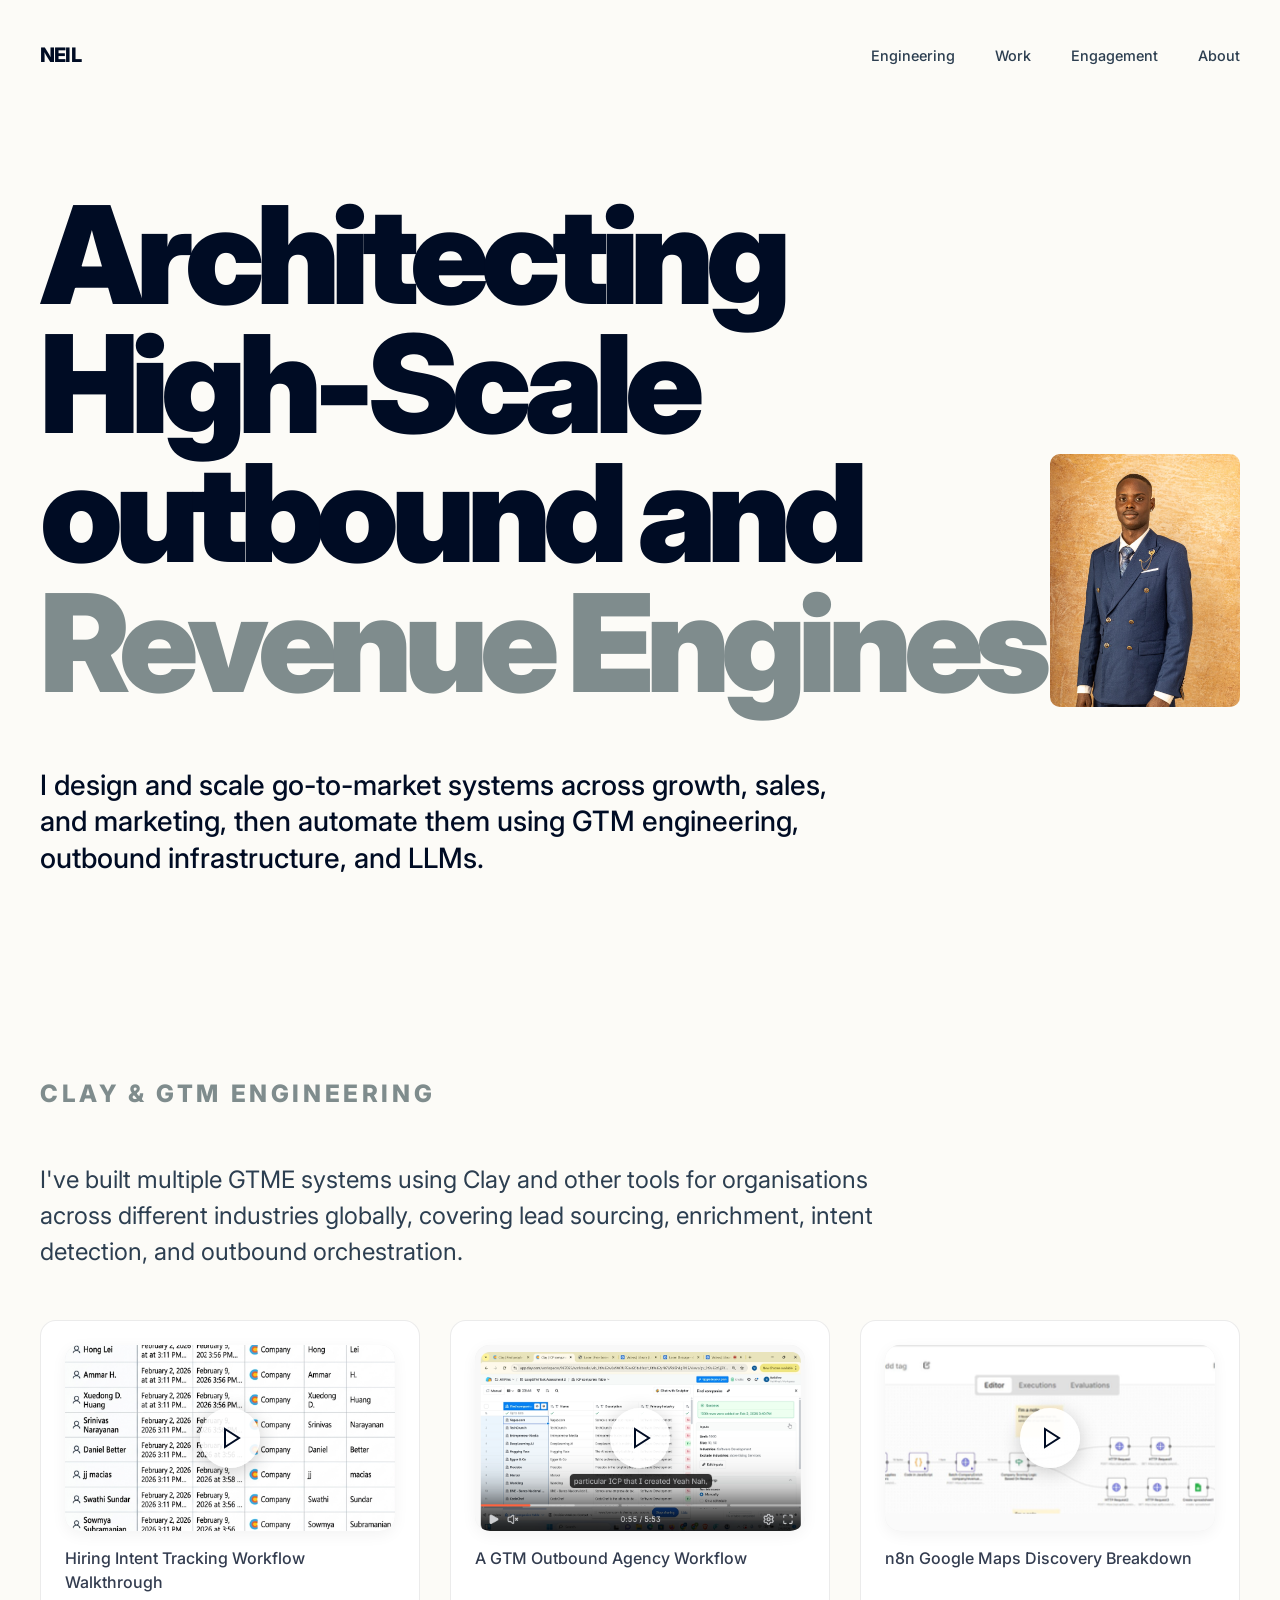
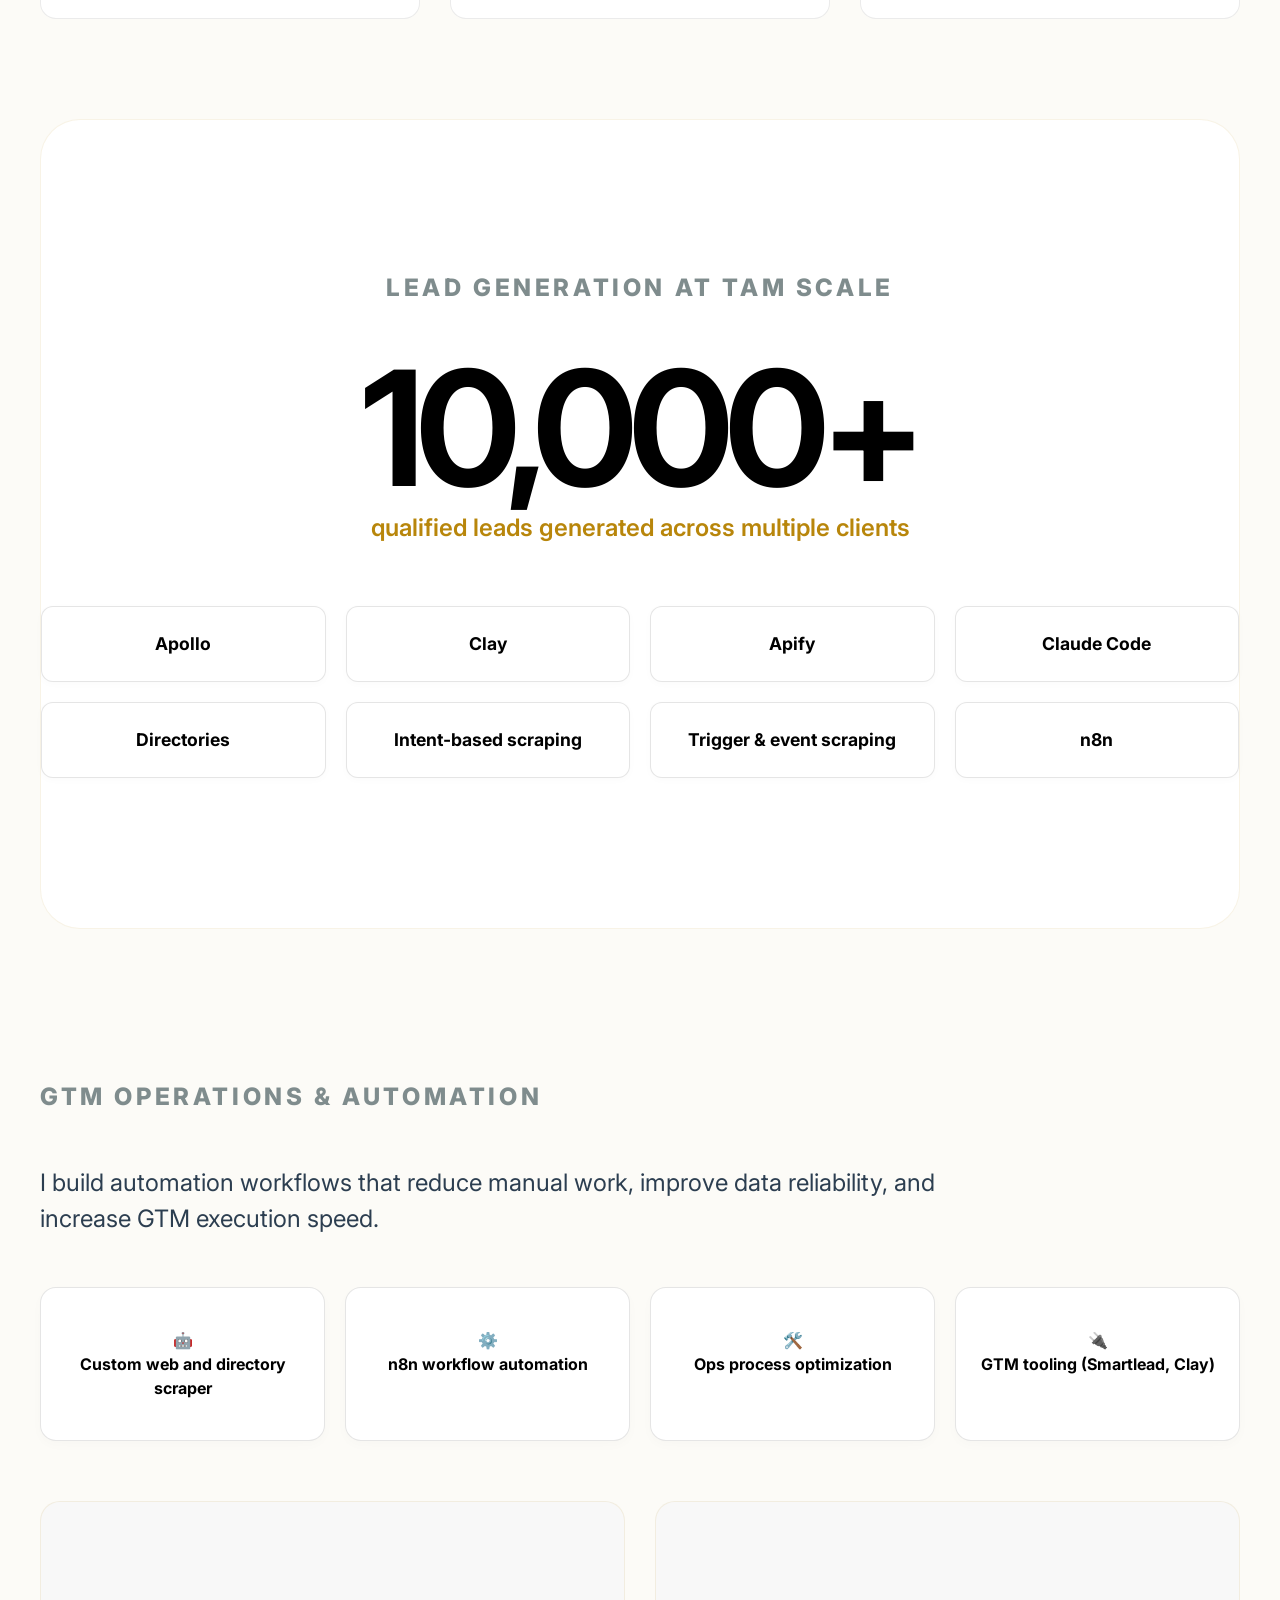
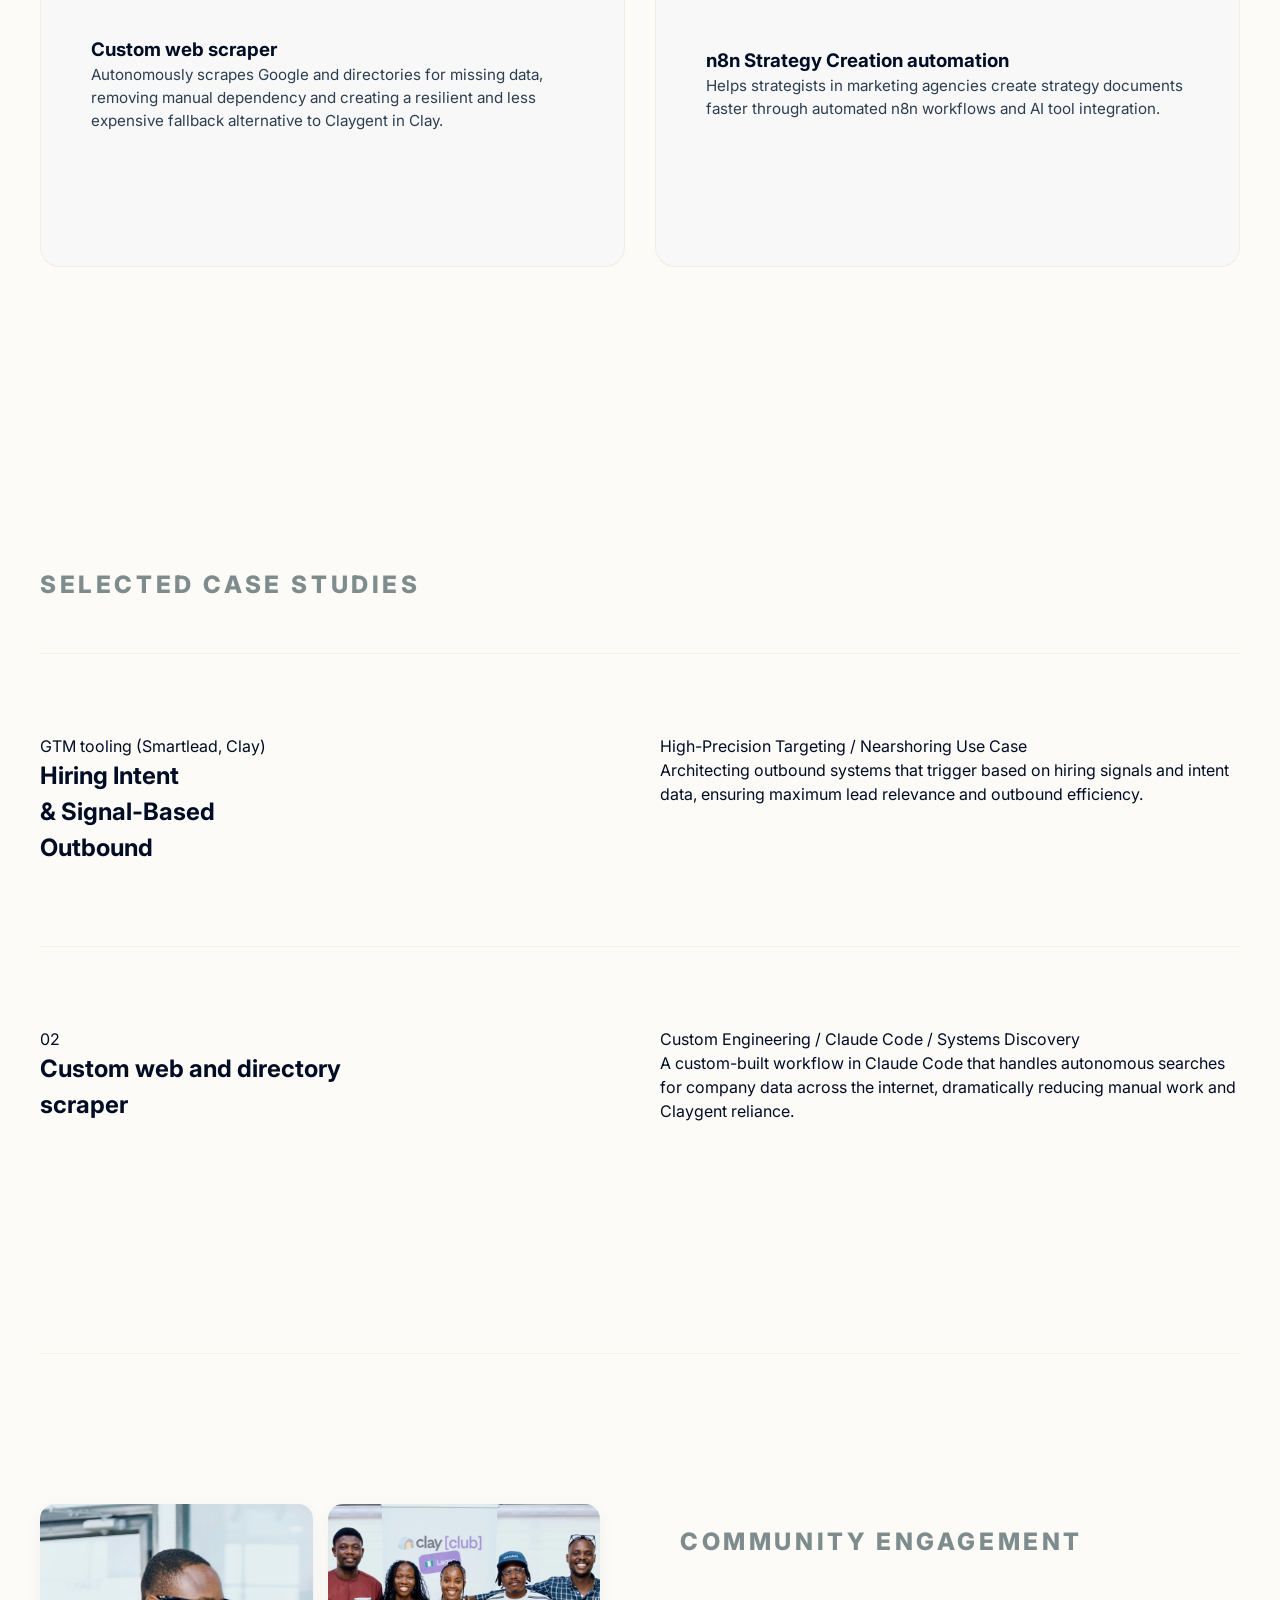
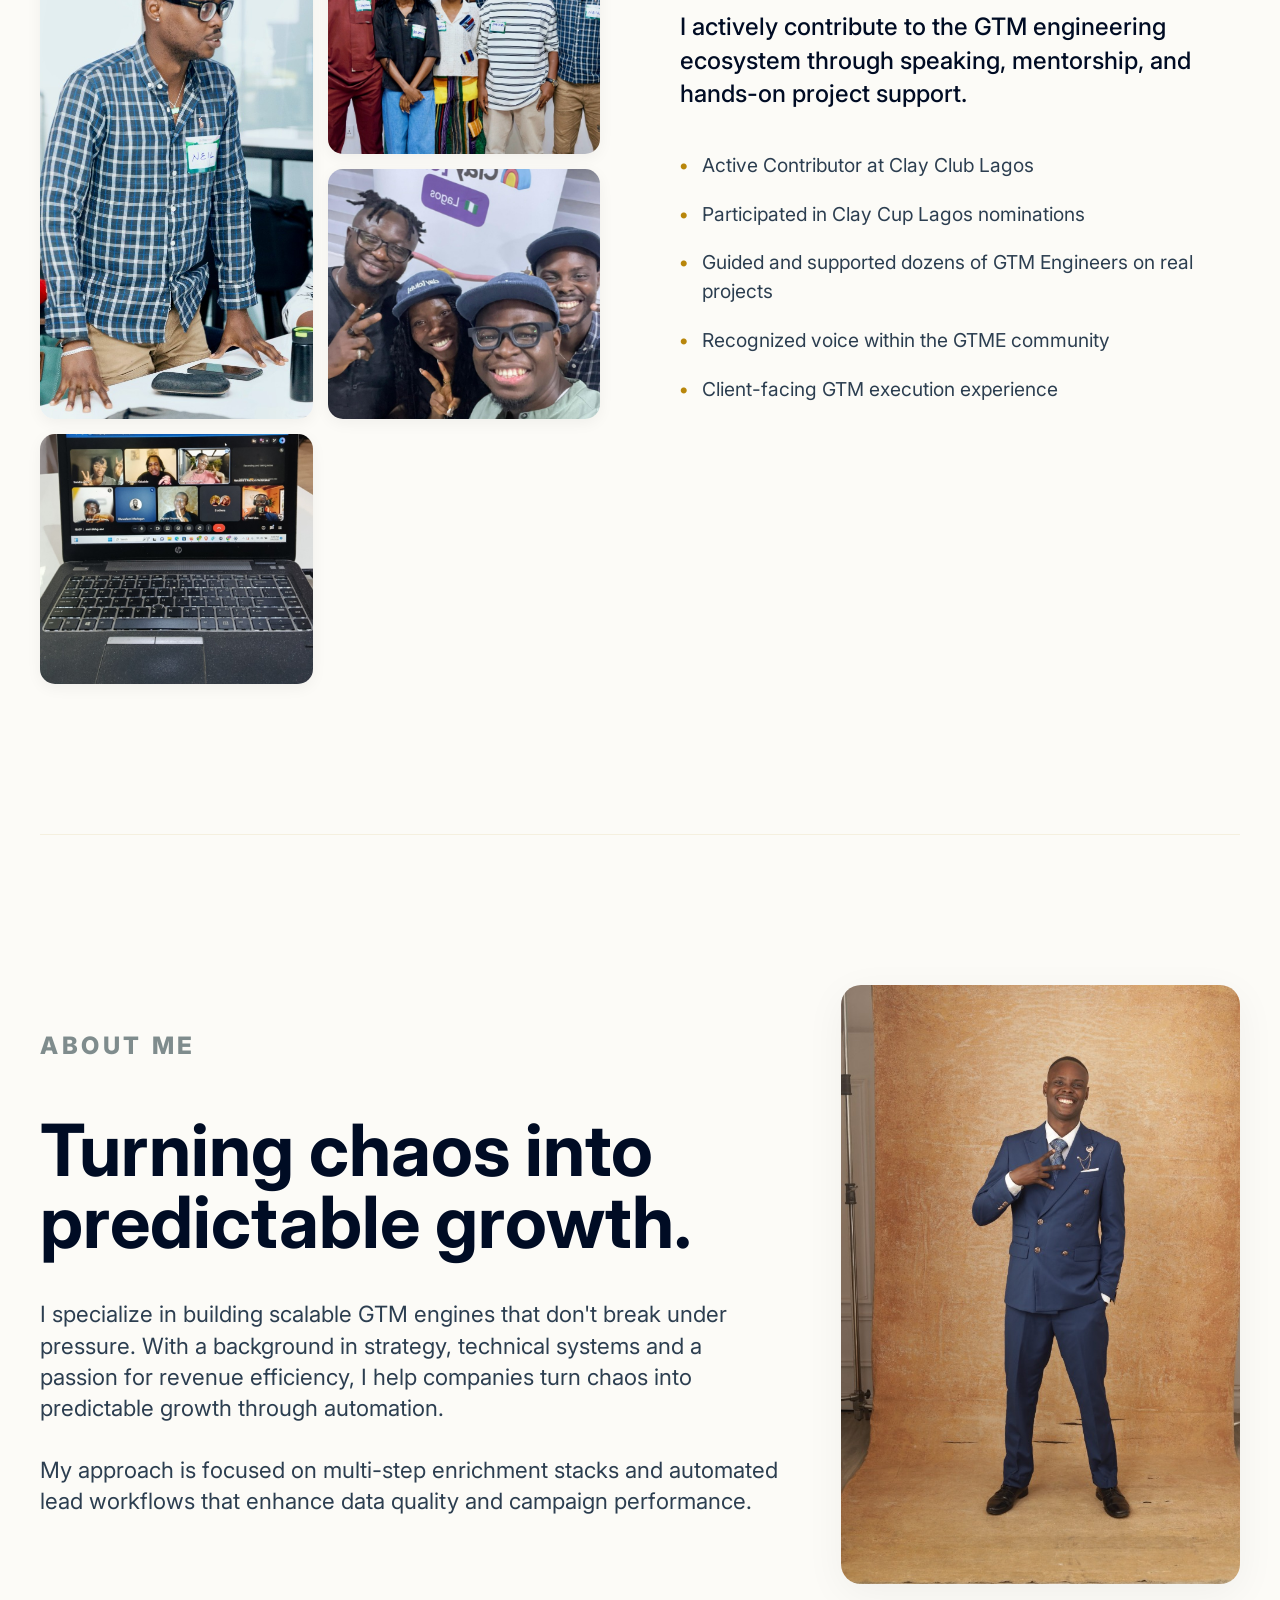
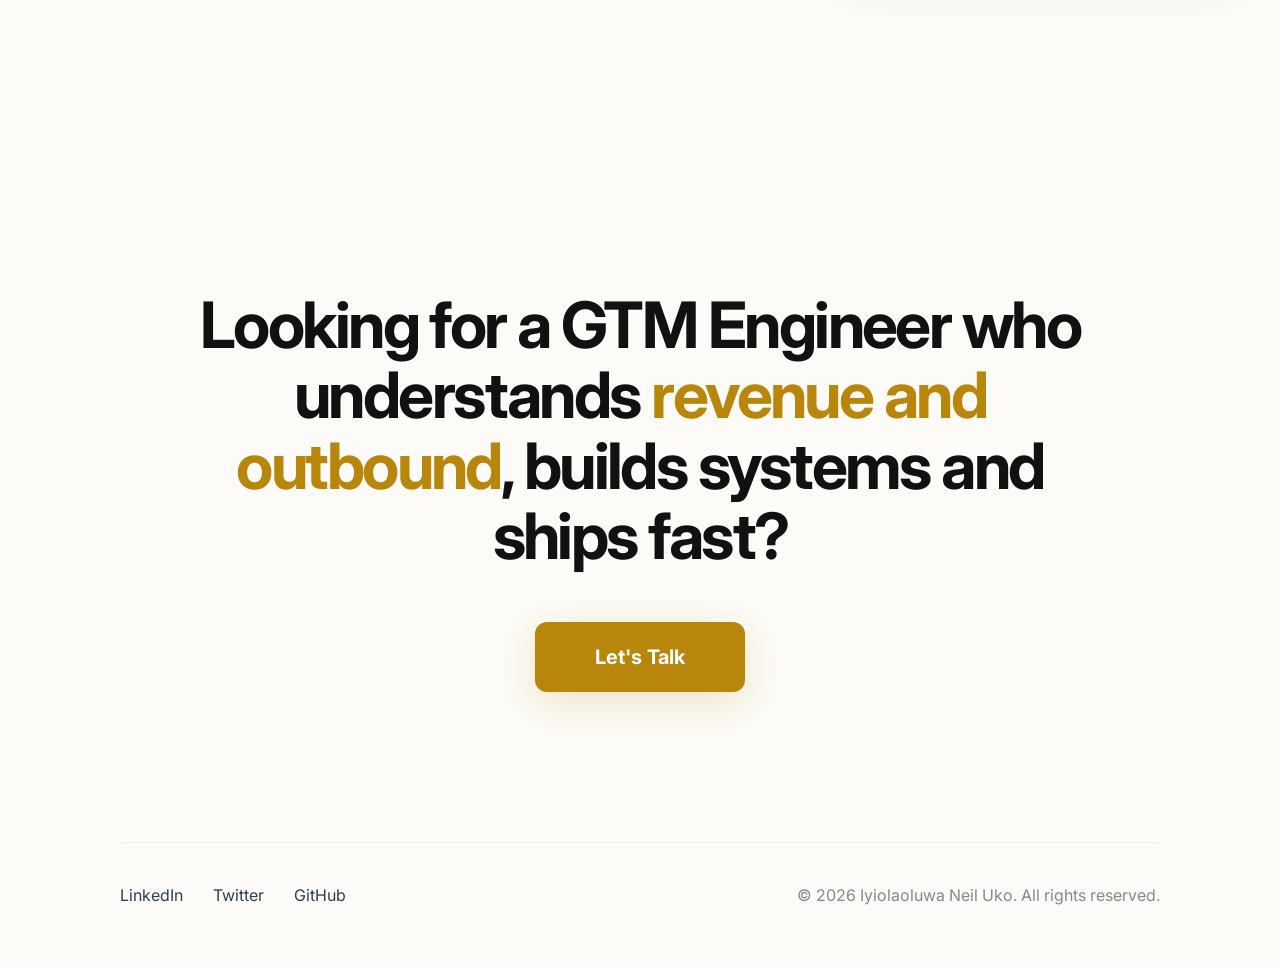
==== index.html @ 437491c3 "Launch: GTM Engineering Portfolio (Final Version)" ====
<!DOCTYPE html>
<html lang="en">
<head>
    <meta charset="UTF-8">
    <meta name="viewport" content="width=device-width, initial-scale=1.0">
    <title>Iyiolaoluwa Neil Uko | GTM Engineer Portfolio</title>
    <meta name="description" content="Portfolio of Iyiolaoluwa Neil Uko, GTM Engineer specialized in high-scale revenue systems, outbound automation, and GTM engineering.">
    <link rel="preconnect" href="https://fonts.googleapis.com">
    <link rel="preconnect" href="https://fonts.gstatic.com" crossorigin>
    <link href="https://fonts.googleapis.com/css2?family=Inter:ital,opsz,wght@0,14..32,100..900;1,14..32,100..900&display=swap" rel="stylesheet">
    <link rel="stylesheet" href="style.css">
</head>
<body>
    <nav class="nav container">
        <div class="nav-content">
            <a href="https://www.linkedin.com/in/iyiolaoluwa-neil-uko-20b450173" class="logo" target="_blank" rel="noopener noreferrer">NEIL</a>
            <ul class="nav-links">
                <li><a href="#engineering">Engineering</a></li>
                <li><a href="#work">Work</a></li>
                <li><a href="#community">Engagement</a></li>
                <li><a href="#about">About</a></li>
            </ul>
        </div>
    </nav>

    <header class="hero container reveal-up">
        <div class="hero-header">
            <h1 class="editorial-headline">Architecting <br>High-Scale outbound and <br><span>Revenue Engines</span></h1>
            <div class="hero-image">
                <img src="headshot.jpg" alt="Iyiolaoluwa Neil Uko Portrait">
            </div>
        </div>
        <div class="hero-intro">
            <p class="intro-text">I design and scale go-to-market systems across growth, sales, and marketing, then automate them using GTM engineering, outbound infrastructure, and LLMs.</p>
        </div>
    </header>

    <main>
        <section id="engineering" class="engineering-section container reveal-up">
            <div class="section-label">Clay & GTM Engineering</div>
            <p class="section-intro">I've built multiple GTME systems using Clay and other tools for organisations across different industries globally, covering lead sourcing, enrichment, intent detection, and outbound orchestration.</p>
            <div class="loom-grid">
                <a href="https://www.loom.com/share/0ded64129867408a8beca73bacbfe4ee" class="loom-card" target="_blank" rel="noopener">
                    <div class="loom-thumbnail">
                        <img src="loom_hiring.png" alt="Hiring Intent Tracking Workflow">
                        <div class="play-button"><svg viewBox="0 0 24 24" fill="none" stroke="currentColor" stroke-width="2"><polygon points="5 3 19 12 5 21 5 3"></polygon></svg></div>
                    </div>
                    <p>Hiring Intent Tracking Workflow Walkthrough</p>
                </a>
                <a href="https://www.loom.com/share/25d40021b1d7495989cb44bba2ae4e00" class="loom-card" target="_blank" rel="noopener">
                    <div class="loom-thumbnail">
                        <img src="loom_outbound.png" alt="Clay ICP Table Workflow">
                        <div class="play-button"><svg viewBox="0 0 24 24" fill="none" stroke="currentColor" stroke-width="2"><polygon points="5 3 19 12 5 21 5 3"></polygon></svg></div>
                    </div>
                    <p>A GTM Outbound Agency Workflow</p>
                </a>
                <a href="https://www.linkedin.com/posts/iyiolaoluwa-neil-uko%F0%9F%8C%B1-call-me-neil-20b450173_ive-been-spending-more-time-building-in-activity-7413123067511472128-pZvZ" class="loom-card" target="_blank" rel="noopener">
                    <div class="loom-thumbnail">
                        <img src="loom_n8n.png" alt="n8n Google Maps discovery">
                        <div class="play-button"><svg viewBox="0 0 24 24" fill="none" stroke="currentColor" stroke-width="2"><polygon points="5 3 19 12 5 21 5 3"></polygon></svg></div>
                    </div>
                    <p>n8n Google Maps Discovery Breakdown</p>
                </a>
            </div>
        </section>

        <section id="lead-gen" class="stats-section container reveal-up">
            <div class="section-label">Lead Generation at TAM Scale</div>
            <div class="stats-hero">
                <h2 class="massive-stat">10,000+</h2>
                <p>qualified leads generated across multiple clients</p>
            </div>
            <div class="tool-grid">
                <span>Apollo</span><span>Clay</span><span>Apify</span><span>Claude Code</span>
                <span>Directories</span><span>Intent-based scraping</span><span>Trigger & event scraping</span><span>n8n</span>
            </div>
        </section>

        <section id="automation" class="automation-section container reveal-up">
            <div class="section-label">GTM Operations & Automation</div>
            <p class="section-intro">I build automation workflows that reduce manual work, improve data reliability, and increase GTM execution speed.</p>
            <div class="automation-highlights">
                <div class="highlight-box"><span>🤖</span><h4>Custom web and directory scraper</h4></div>
                <div class="highlight-box"><span>⚙️</span><h4>n8n workflow automation</h4></div>
                <div class="highlight-box"><span>🛠️</span><h4>Ops process optimization</h4></div>
                <div class="highlight-box"><span>🔌</span><h4>GTM tooling (Smartlead, Clay)</h4></div>
            </div>
            <div class="workflow-visuals">
                <div class="workflow-image">
                    <div class="workflow-inner-desc">
                        <h3>Custom web scraper</h3>
                    <p>Autonomously scrapes Google and directories for missing data, removing manual dependency and creating a resilient and less expensive fallback alternative to Claygent in Clay.</p>
                    </div>
                </div>
                <div class="workflow-image">
                    <div class="workflow-inner-desc">
                        <h3>n8n Strategy Creation automation</h3>
                        <p>Helps strategists in marketing agencies create strategy documents faster through automated n8n workflows and AI tool integration.</p>
                    </div>
                </div>
            </div>
        </section>

        <section id="work" class="work-section container">
            <div class="section-label reveal-up">Selected Case Studies</div>
            
            <div class="linear-projects">
                <article class="project-header reveal-up">
                    <div class="project-title">
                        <span class="tool-tag">GTM tooling (Smartlead, Clay)</span>
                        <h2>Hiring Intent <br>& Signal-Based <br>Outbound</h2>
                    </div>
                    <div class="project-details">
                        <p>High-Precision Targeting / Nearshoring Use Case</p>
                        <p class="project-desc">Architecting outbound systems that trigger based on hiring signals and intent data, ensuring maximum lead relevance and outbound efficiency.</p>
                    </div>
                </article>

                <article class="project-header reveal-up" style="--d: 2">
                    <div class="project-title">
                        <span class="index">02</span>
                    <h2>Custom web and directory <br>scraper</h2>
                    </div>
                    <div class="project-details">
                        <p>Custom Engineering / Claude Code / Systems Discovery</p>
                        <p class="project-desc">A custom-built workflow in Claude Code that handles autonomous searches for company data across the internet, dramatically reducing manual work and Claygent reliance.</p>
                    </div>
                </article>
            </div>
        </section>

        <section id="community" class="community-engagement-section container reveal-up">
            <div class="community-grid-new">
                <div class="community-gallery">
                    <div class="gallery-large"><img src="comm_1.jpg" alt="Neil Uko Speaking at Clay Club Lagos"></div>
                    <div class="gallery-item"><img src="comm_2.jpg" alt="Clay Club Lagos Community Group"></div>
                    <div class="gallery-item"><img src="comm_3.jpg" alt="Clay Club Lagos Team Selfie"></div>
                    <div class="gallery-item"><img src="comm_4.jpg" alt="Neil Uko Hybrid GTM Workshop"></div>
                </div>
                <div class="community-list-content">
                    <div class="section-label">Community Engagement</div>
                    <p class="active-intro">I actively contribute to the GTM engineering ecosystem through speaking, mentorship, and hands-on project support.</p>
                    <ul class="engagements">
                        <li><span>•</span> Active Contributor at Clay Club Lagos</li>
                        <li><span>•</span> Participated in Clay Cup Lagos nominations</li>
                        <li><span>•</span> Guided and supported dozens of GTM Engineers on real projects</li>
                        <li><span>•</span> Recognized voice within the GTME community</li>
                        <li><span>•</span> Client-facing GTM execution experience</li>
                    </ul>
                </div>
            </div>
        </section>

        <section id="about" class="about-section-expanded container reveal-up">
            <div class="about-flex">
                <div class="about-text-content">
                    <div class="section-label">About Me</div>
                    <h2>Turning chaos into <br>predictable growth.</h2>
                    <p>I specialize in building scalable GTM engines that don't break under pressure. With a background in strategy, technical systems and a passion for revenue efficiency, I help companies turn chaos into predictable growth through automation.</p>
                    <p>My approach is focused on multi-step enrichment stacks and automated lead workflows that enhance data quality and campaign performance.</p>
                </div>
                <div class="about-portrait-secondary">
                    <img src="about_portrait.jpg" alt="Iyiolaoluwa Neil Uko Full Portrait">
                </div>
            </div>
        </section>
    </main>

    <section class="final-cta container reveal-up">
        <div class="cta-inner">
            <h2>Looking for a GTM Engineer who understands <span class="blue-text">revenue and outbound</span>, builds systems and ships fast?</h2>
                <a href="https://www.linkedin.com/in/iyiolaoluwa-neil-uko-20b450173" class="btn-cta" target="_blank">Let's Talk</a>
        </div>
    </section>

    <footer class="footer-new container">
        <div class="footer-bottom-new">
            <div class="socials">
                <a href="https://www.linkedin.com/in/iyiolaoluwa-neil-uko-20b450173" target="_blank" rel="noopener noreferrer">LinkedIn</a>
                <a href="#">Twitter</a>
                <a href="#">GitHub</a>
            </div>
            <p>&copy; 2026 Iyiolaoluwa Neil Uko. All rights reserved.</p>
        </div>
    </footer>

    <script src="script.js"></script>
</body>
</html>
---- style.css ----
:root {
    /* Color Palette - Royal GTM Minimal Style */
    --bg-main: #fcfbf7;
    --bg-sec: #f8f6f0;
    --accent: #000c24;
    --accent-blue: #1b3b6f;
    --accent-gold: #b8860b;
    --text-primary: #000c24;
    --text-secondary: #2c3e50;
    --text-muted: #7f8c8d;
    --border: rgba(184, 134, 11, 0.1);
    
    /* Typography */
    --font-heading: 'Inter', sans-serif;
    --font-body: 'Inter', sans-serif;
    
    --transition: all 0.6s cubic-bezier(0.19, 1, 0.22, 1);
}

* {
    margin: 0;
    padding: 0;
    box-sizing: border-box;
}

html {
    scroll-behavior: smooth;
    background: var(--bg-main);
    color: var(--text-primary);
    font-family: var(--font-body);
}

body {
    overflow-x: hidden;
    line-height: 1.5;
}

.container {
    max-width: 1200px;
    margin: 0 auto;
    padding: 0 80px;
}

/* --- Navigation --- */
.nav {
    padding: 40px 0;
    position: sticky;
    top: 0;
    z-index: 1000;
    transition: var(--transition);
}

.nav-content {
    display: flex;
    justify-content: space-between;
    align-items: center;
}

.logo {
    font-size: 1.25rem;
    font-weight: 800;
    text-decoration: none;
    color: var(--text-primary);
    letter-spacing: -0.04em;
}

.logo span {
    color: var(--text-muted);
}

.nav-links {
    display: flex;
    list-style: none;
    gap: 40px;
}

.nav-links a {
    text-decoration: none;
    color: var(--text-secondary);
    font-size: 0.9rem;
    font-weight: 500;
    transition: var(--transition);
}

.nav-links a:hover {
    color: var(--text-primary);
}

/* --- Hero --- */
.hero {
    padding: 80px 0 100px;
}

.hero-header {
    display: flex;
    justify-content: space-between;
    align-items: flex-end;
    margin-bottom: 60px;
}

.editorial-headline {
    font-size: clamp(3.5rem, 11vw, 8.5rem);
    line-height: 0.95;
    font-weight: 900;
    letter-spacing: -0.06em;
}

.editorial-headline span {
    color: var(--text-muted);
}

.hero-image {
    width: 280px;
    aspect-ratio: 3/4;
    overflow: hidden;
    border-radius: 10px;
    background: var(--border);
}

.hero-image img {
    width: 100%;
    height: 100%;
    object-fit: cover;
    transition: var(--transition);
}

.hero-image:hover img {
    filter: none;
}

.hero-intro {
    margin-top: 60px;
}

.intro-text {
    font-size: 1.75rem;
    max-width: 800px;
    color: var(--text-primary);
    line-height: 1.3;
    font-weight: 500;
}

/* --- Specialized Sections --- */
.section-label {
    font-size: 1.5rem;
    font-weight: 800;
    text-transform: uppercase;
    letter-spacing: 0.15em;
    color: var(--text-muted);
    margin-bottom: 50px;
}

.section-intro {
    font-size: 1.5rem;
    color: var(--text-secondary);
    margin-bottom: 50px;
    max-width: 900px;
}

/* --- Loom Grid --- */
.engineering-section {
    padding: 100px 0;
}

.loom-grid {
    display: grid;
    grid-template-columns: repeat(3, 1fr);
    gap: 30px;
}

.loom-card {
    background: #ffffff;
    padding: 24px;
    border-radius: 16px;
    border: 1px solid rgba(0, 0, 0, 0.08);
    text-decoration: none;
    color: inherit;
    display: block;
    transition: var(--transition);
}

.loom-thumbnail {
    position: relative;
    width: 100%;
    aspect-ratio: 16/9;
    border-radius: 15px;
    overflow: hidden;
    background: #f0f0f0;
    margin-bottom: 15px;
    box-shadow: 0 4px 15px rgba(0, 0, 0, 0.05);
}

.loom-thumbnail img {
    width: 100%;
    height: 100%;
    object-fit: cover;
    transition: var(--transition);
}

.thumbnail-placeholder {
    width: 100%;
    height: 100%;
    background: linear-gradient(135deg, #001A3D 0%, #000C24 100%);
}

.play-button {
    position: absolute;
    top: 50%;
    left: 50%;
    transform: translate(-50%, -50%);
    width: 60px;
    height: 60px;
    background: rgba(255, 255, 255, 0.9);
    border-radius: 50%;
    display: flex;
    align-items: center;
    justify-content: center;
    box-shadow: 0 4px 20px rgba(0, 0, 0, 0.2);
    transition: var(--transition);
    z-index: 2;
}

.play-button svg {
    width: 24px;
    height: 24px;
    color: var(--navy);
    margin-left: 4px; /* Optical centering */
}

.loom-card:hover .loom-thumbnail img {
    transform: scale(1.05);
}

.loom-card:hover .play-button {
    transform: translate(-50%, -50%) scale(1.1);
    background: #fff;
    box-shadow: 0 8px 30px rgba(0, 0, 0, 0.3);
}

.loom-card p {
    font-size: 1rem;
    font-weight: 500;
    color: var(--navy);
    opacity: 0.8;
}

.loom-card:hover p {
    opacity: 1;
    color: var(--gold);
}

/* --- Stats (Lead Gen) --- */
.stats-section {
    padding: 150px 0;
    text-align: center;
    background: #ffffff;
    border: 1px solid var(--border);
    border-radius: 40px;
}

.massive-stat {
    font-size: clamp(6rem, 15vw, 10rem);
    line-height: 0.9;
    margin-bottom: 10px;
    color: #000;
    letter-spacing: -0.05em;
}

.stats-hero p {
    font-size: 1.5rem;
    color: var(--accent-gold);
    margin-bottom: 60px;
    font-weight: 600;
}

.tool-grid {
    display: grid;
    grid-template-columns: repeat(4, 1fr);
    gap: 20px;
}

.tool-grid span {
    padding: 24px;
    background: #ffffff;
    color: #000;
    border: 1px solid rgba(0, 0, 0, 0.1);
    border-radius: 12px;
    font-weight: 700;
    font-size: 1.1rem;
    display: flex;
    align-items: center;
    justify-content: center;
    box-shadow: 0 2px 8px rgba(0, 0, 0, 0.02);
    transition: var(--transition);
}

/* --- Automation --- */
.automation-section {
    padding: 150px 0;
}

.automation-highlights {
    display: grid;
    grid-template-columns: repeat(4, 1fr);
    gap: 20px;
    margin-bottom: 60px;
}

.highlight-box {
    background: #ffffff;
    color: #000;
    padding: 40px 20px;
    border: 1px solid rgba(0, 0, 0, 0.1);
    border-radius: 16px;
    text-align: center;
    box-shadow: 0 4px 12px rgba(0, 0, 0, 0.02);
    transition: var(--transition);
}

.workflow-visuals {
    display: grid;
    grid-template-columns: 1fr 1fr;
    gap: 30px;
}

.workflow-image {
    aspect-ratio: 16/10;
    background: #f8f8f8;
    border: 1px solid var(--border);
    border-radius: 20px;
    padding: 50px;
    display: flex;
    align-items: center;
    justify-content: center;
}

.workflow-inner-desc h4 {
    font-size: 1.25rem;
    margin-bottom: 15px;
}

.workflow-inner-desc p {
    color: var(--text-secondary);
    font-size: 0.95rem;
}

/* --- Linear Work --- */
.work-section {
    padding: 150px 0;
}

.linear-projects {
    display: flex;
    flex-direction: column;
}

.project-header {
    padding: 80px 0;
    border-top: 1px solid var(--border);
    display: grid;
    grid-template-columns: 1fr 1fr;
    gap: 40px;
    transition: var(--transition);
}

/* --- Community Engagement (NEW GALLERY STYLE) --- */
.community-engagement-section {
    padding: 150px 0;
    border-top: 1px solid var(--border);
}

.community-grid-new {
    display: grid;
    grid-template-columns: 1fr 1fr;
    gap: 80px;
    align-items: flex-start;
}

.community-gallery {
    display: grid;
    grid-template-columns: 1fr 1fr;
    grid-auto-rows: 250px;
    gap: 15px;
}

.gallery-large {
    grid-row: span 2;
}

.community-gallery div img {
    width: 100%;
    height: 100%;
    object-fit: cover;
    border-radius: 15px;
    box-shadow: 0 4px 15px rgba(0, 0, 0, 0.05);
    transition: var(--transition);
}

.community-gallery div:hover img {
    transform: scale(1.02);
    box-shadow: 0 10px 30px rgba(0, 0, 0, 0.1);
}

.community-list-content {
    padding-top: 20px;
}

.active-intro {
    font-size: 1.5rem;
    line-height: 1.4;
    margin-bottom: 40px;
    font-weight: 500;
}

.engagements {
    list-style: none;
    display: flex;
    flex-direction: column;
    gap: 20px;
    margin-bottom: 60px;
}

.engagements li {
    font-size: 1.2rem;
    color: var(--text-secondary);
    display: flex;
    gap: 15px;
}

.engagements li span {
    color: var(--accent-gold);
    font-weight: 900;
}

.quote-box {
    padding-left: 25px;
    border-left: 3px solid var(--accent-gold);
}

.quote-box p {
    font-style: italic;
    color: var(--text-muted);
    font-size: 1.1rem;
}

/* --- About Expanded --- */
.about-section-expanded {
    padding: 150px 0;
    border-top: 1px solid var(--border);
}

.about-flex {
    display: grid;
    grid-template-columns: 1.3fr 0.7fr;
    gap: 60px;
    align-items: center;
}

.about-text-content h2 {
    font-size: clamp(2.5rem, 6vw, 4.5rem);
    line-height: 1;
    margin-bottom: 40px;
}

.about-text-content p {
    font-size: 1.4rem;
    color: var(--text-secondary);
    line-height: 1.4;
    margin-bottom: 30px;
}

.about-portrait-secondary img {
    width: 100%;
    height: 100%;
    object-fit: cover;
    border-radius: 20px;
    box-shadow: 0 10px 40px rgba(0, 0, 0, 0.05);
}

/* --- Final CTA (MATCHING SCREENSHOT) --- */
.final-cta {
    padding: 150px 0;
    text-align: center;
}

.cta-inner {
    max-width: 900px;
    margin: 0 auto;
}

.final-cta h2 {
    font-size: clamp(2.5rem, 5vw, 4rem);
    line-height: 1.1;
    margin-bottom: 50px;
    letter-spacing: -0.04em;
    color: #111;
}

.blue-text {
    color: var(--accent-gold);
}

.btn-cta {
    display: inline-block;
    background: var(--accent-gold);
    color: white;
    padding: 20px 60px;
    font-size: 1.25rem;
    font-weight: 700;
    text-decoration: none;
    border-radius: 12px;
    transition: var(--transition);
    box-shadow: 0 10px 40px rgba(184, 134, 11, 0.2);
}

.btn-cta:hover {
    transform: scale(1.05);
    box-shadow: 0 15px 50px rgba(184, 134, 11, 0.3);
}

.footer-new {
    padding-bottom: 60px;
}

.footer-bottom-new {
    border-top: 1px solid var(--border);
    padding-top: 40px;
    display: flex;
    justify-content: space-between;
    color: var(--text-muted);
}

.socials {
    display: flex;
    gap: 30px;
}

.socials a {
    color: var(--text-secondary);
    text-decoration: none;
}

/* --- Animations --- */
.reveal-up {
    opacity: 0;
    transform: translateY(40px);
    transition: opacity 1s cubic-bezier(0.19, 1, 0.22, 1), transform 1s cubic-bezier(0.19, 1, 0.22, 1);
}

.reveal-up.active {
    opacity: 1;
    transform: translateY(0);
}

/* --- Mobile Responsiveness --- */
@media (max-width: 1024px) {
    .community-grid-new, .about-flex, .loom-grid, .automation-highlights, .tool-grid {
        grid-template-columns: 1fr;
    }
}

@media (max-width: 768px) {
    .nav-links {
        display: none;
    }

    .hero-container {
        flex-direction: column;
        padding-top: 100px;
        text-align: center;
        gap: 30px;
    }

    .hero-content h1 {
        font-size: 2.8rem;
    }

    .hero-portrait {
        width: 100%;
        max-width: 400px;
        transform: none;
    }

    .community-gallery {
        grid-template-columns: 1fr;
        grid-auto-rows: auto;
    }

    .gallery-large {
        grid-row: span 1;
    }

    .about-grid {
        grid-template-columns: 1fr;
    }

    .about-portrait-secondary {
        height: 50vh;
    }

    .cta-content h2 {
        font-size: 2.2rem;
    }

    .footer-bottom-new {
        flex-direction: column;
        gap: 20px;
        text-align: center;
    }

    .socials {
        justify-content: center;
    }
}
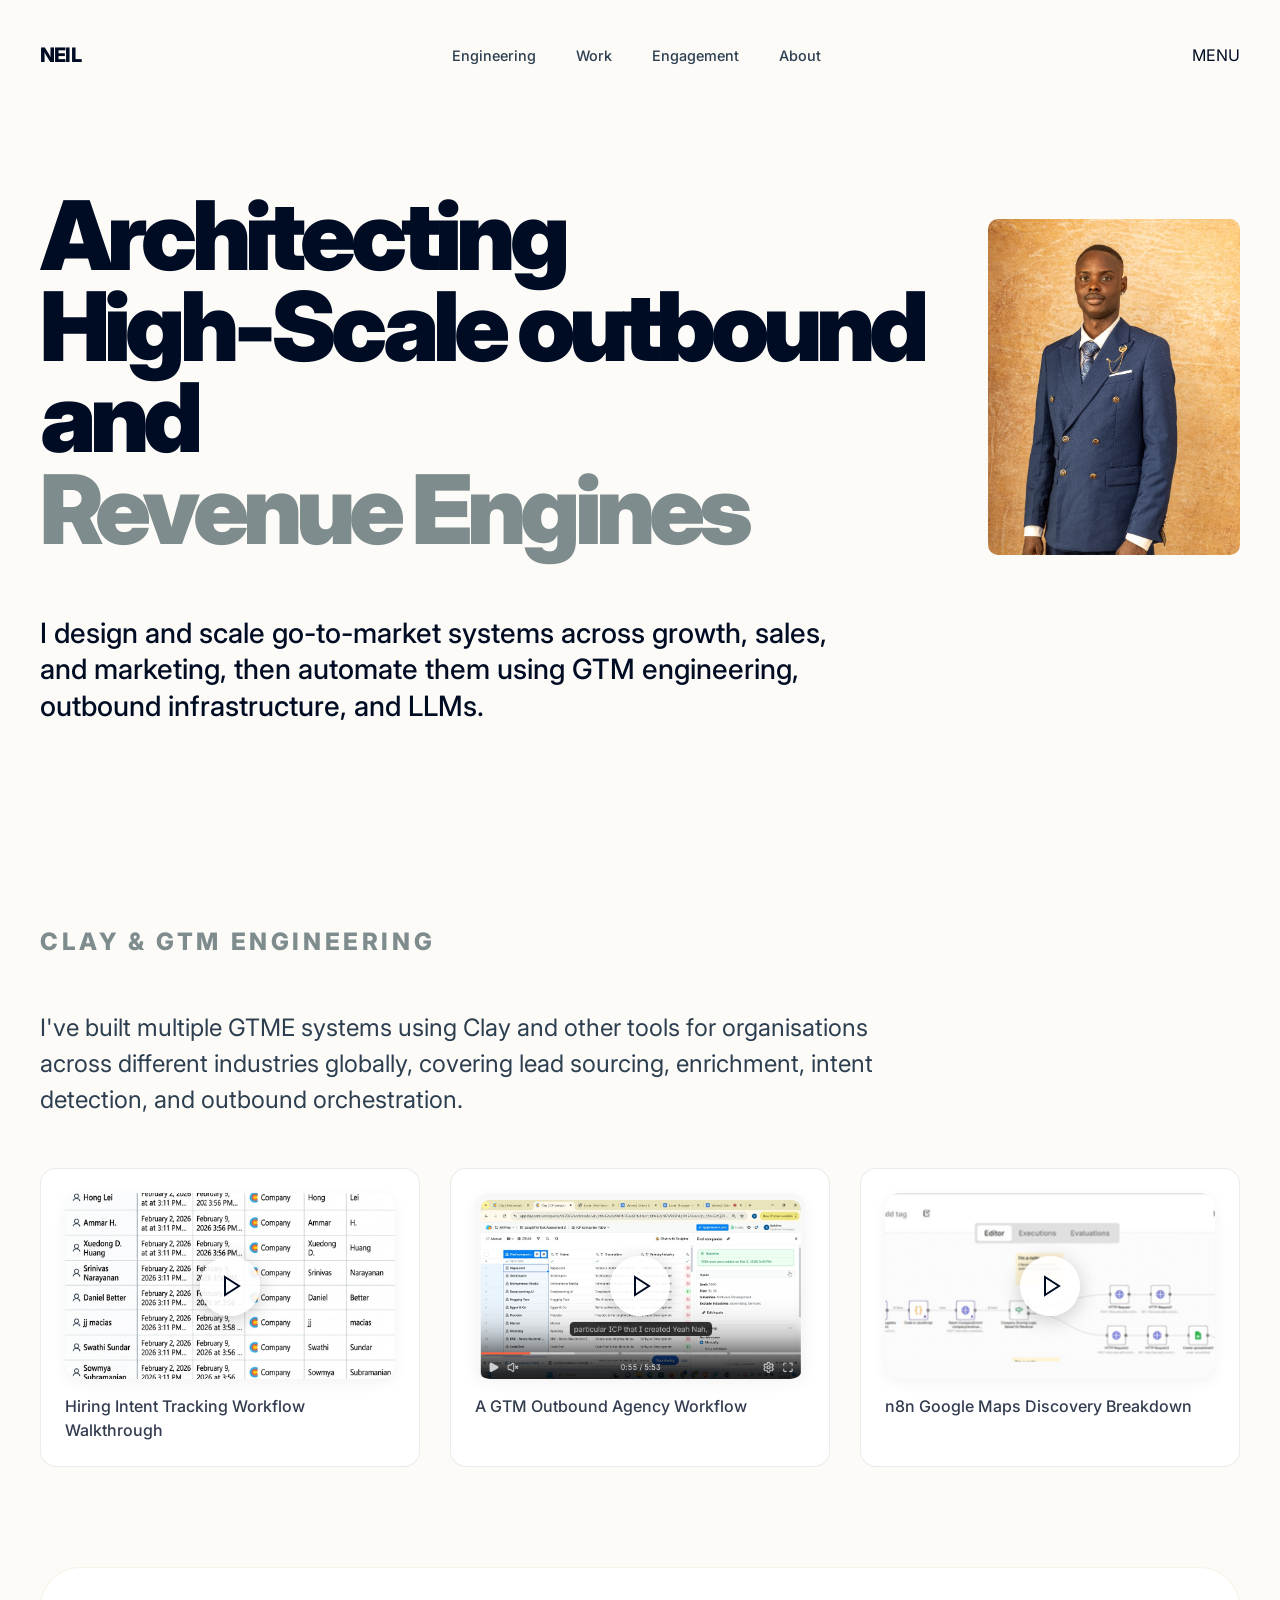
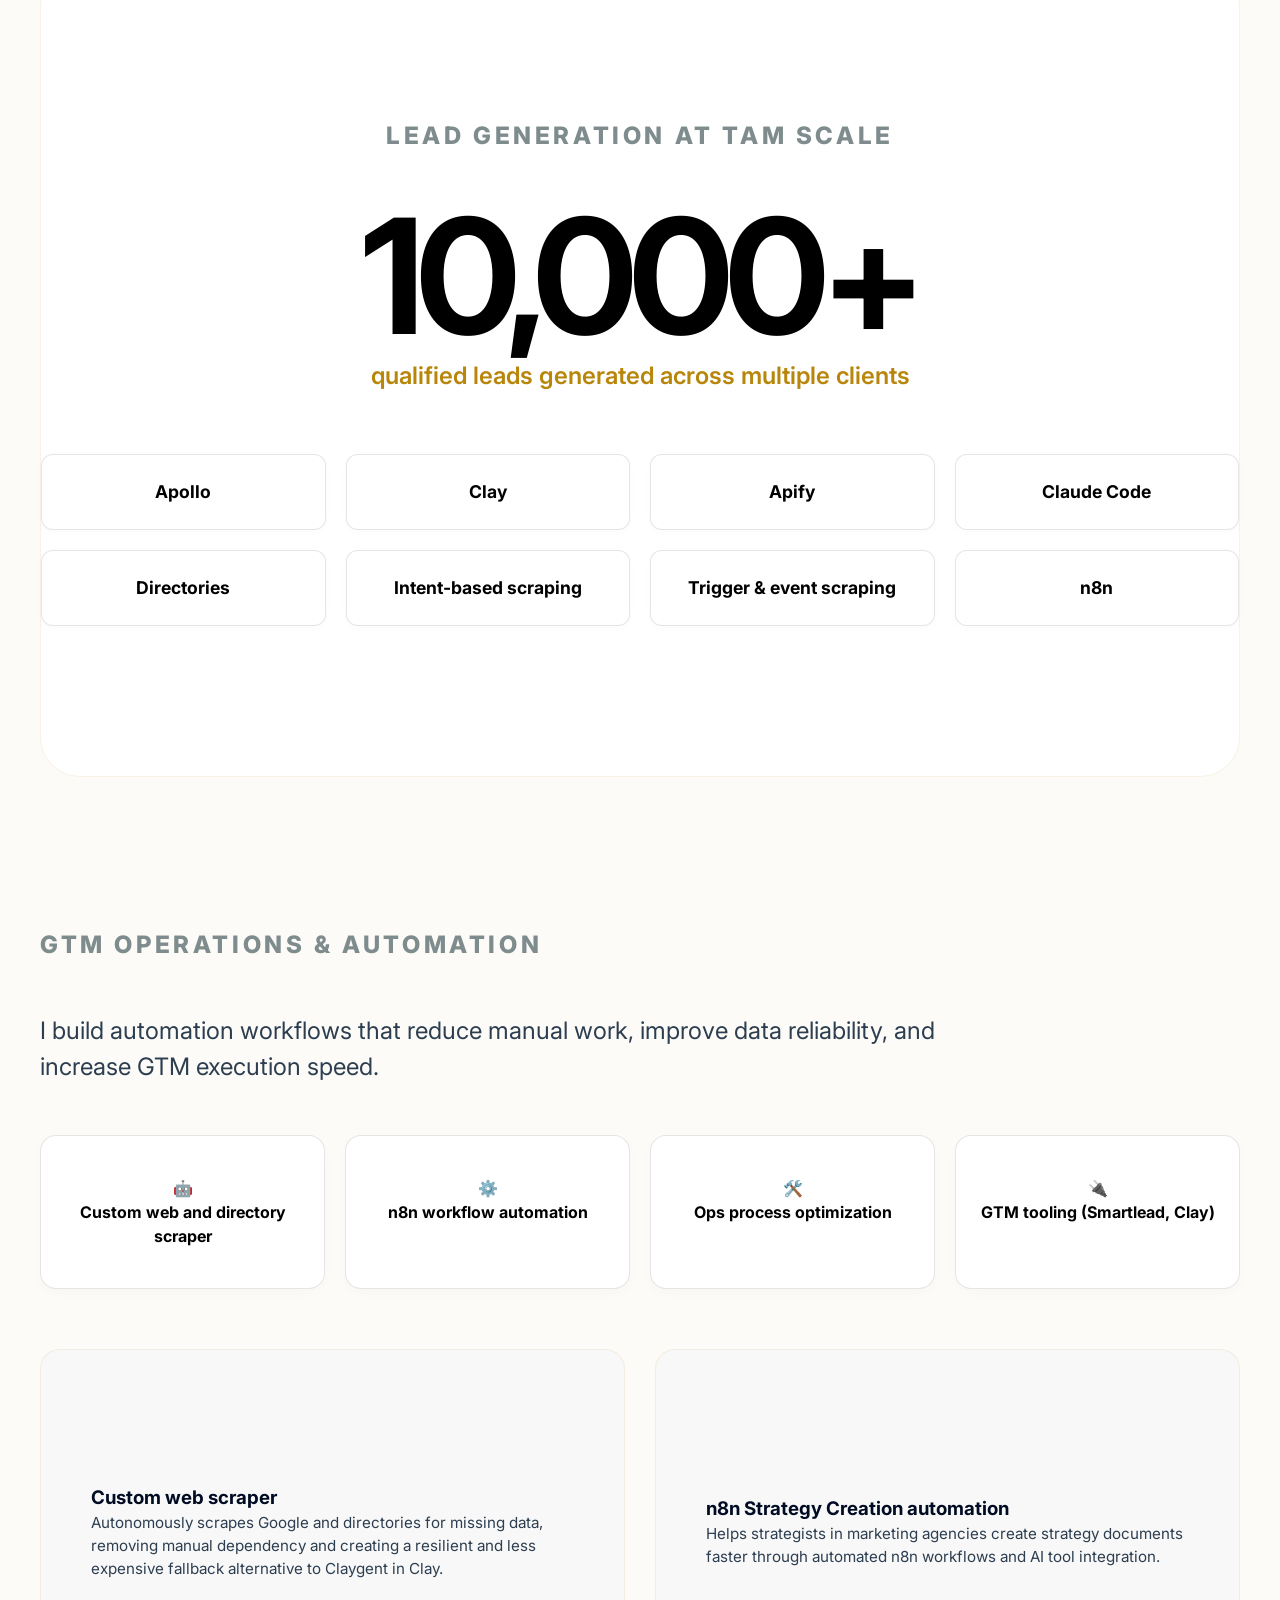
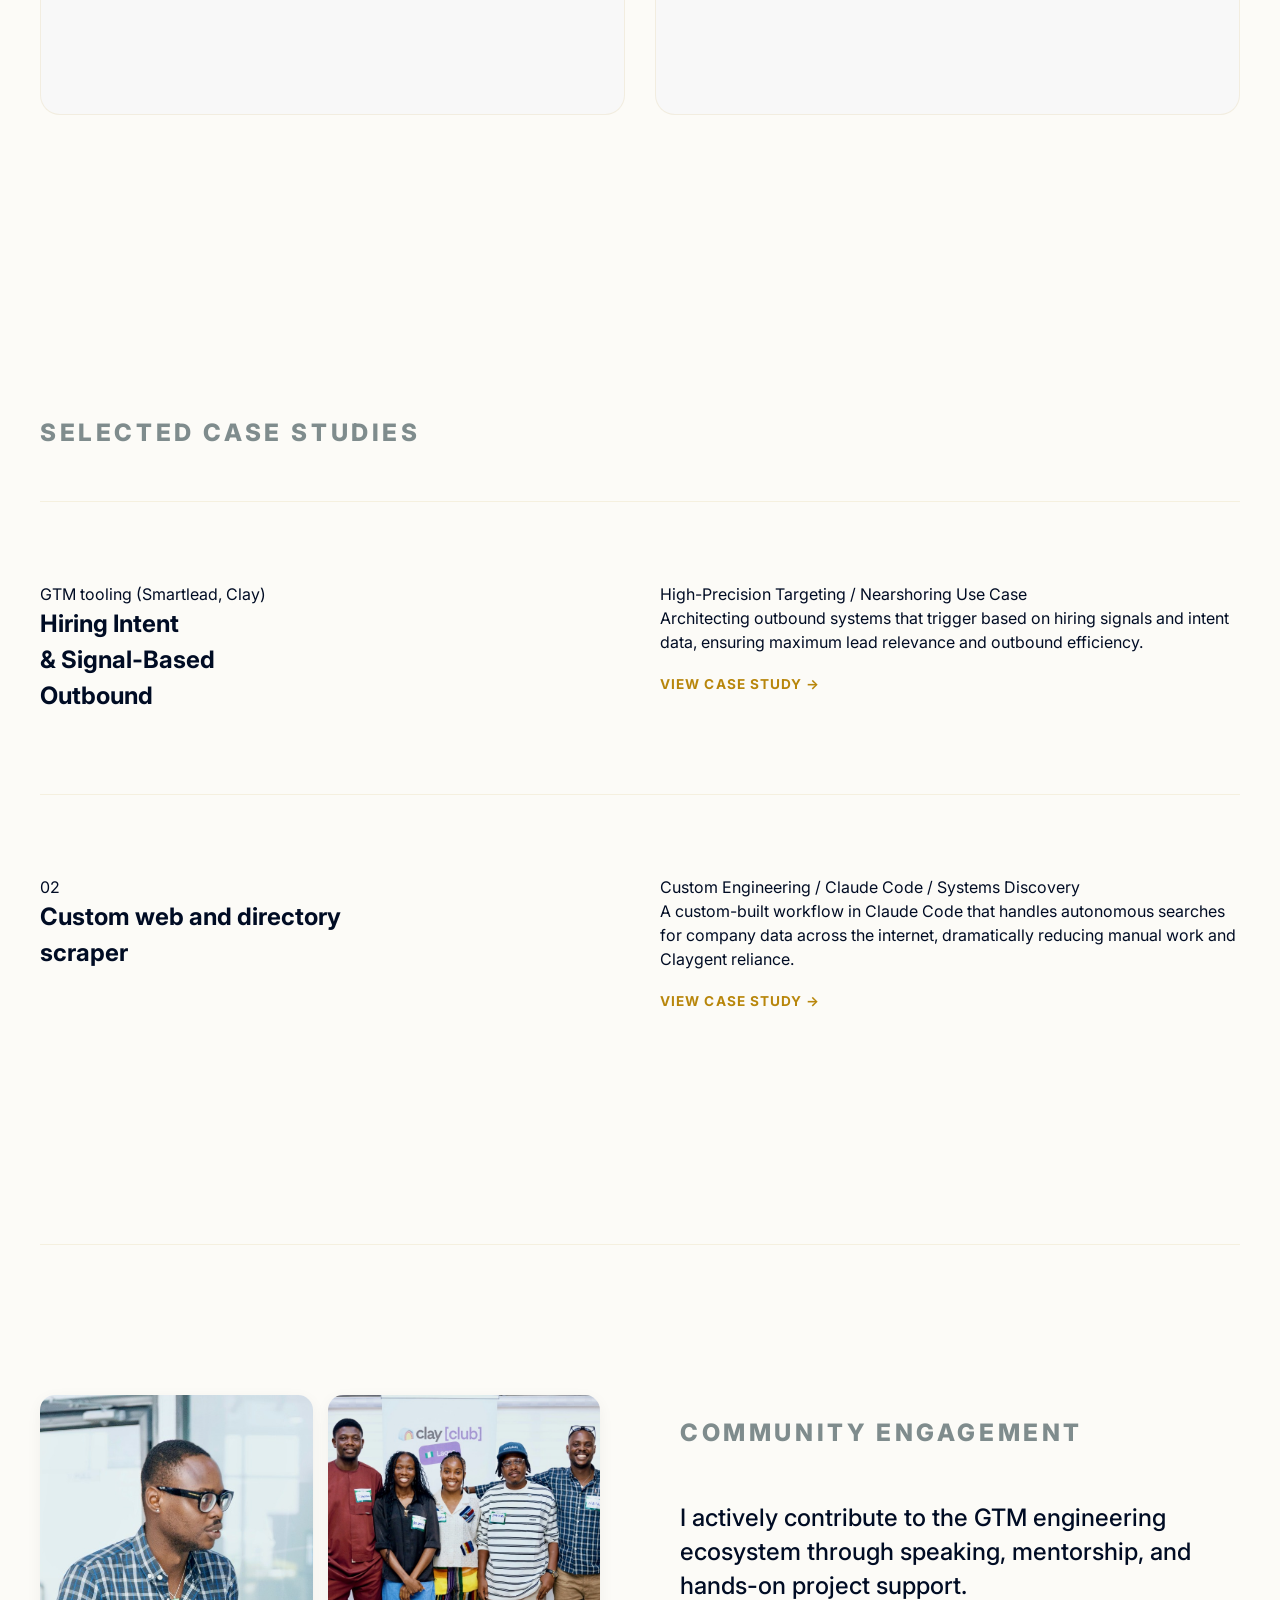
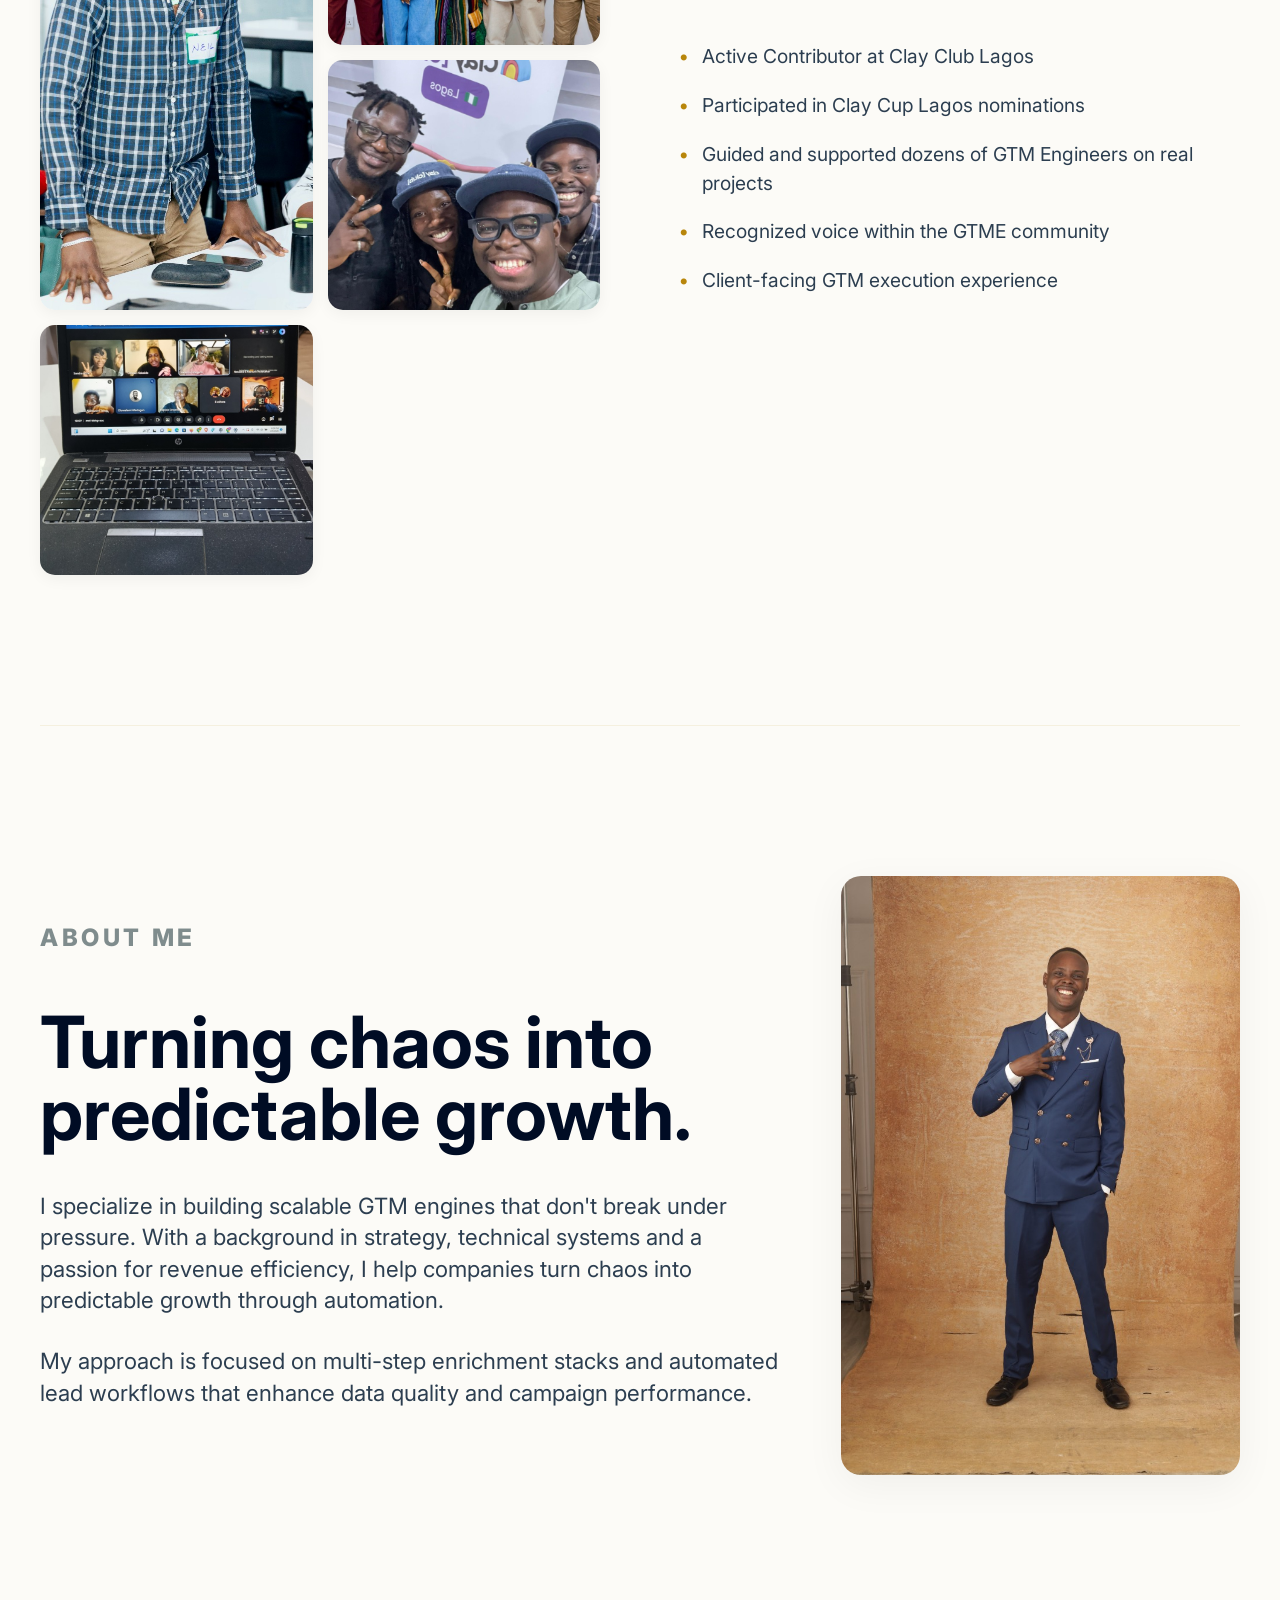
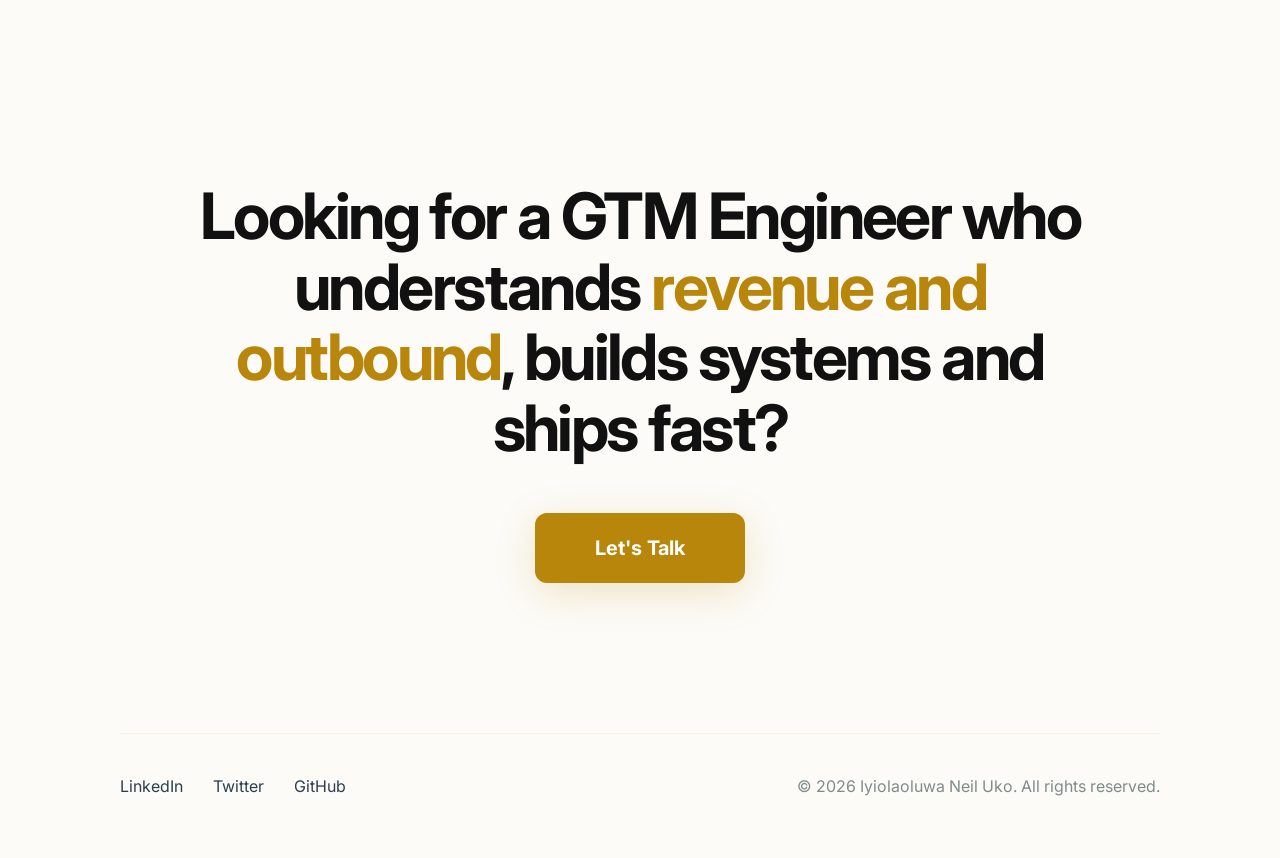
==== commit 289799f0: "Feature: Add dedicated case study deep-dive pages for both projects" ====
--- a/index.html
+++ b/index.html
@@ -20,8 +20,21 @@
                 <li><a href="#community">Engagement</a></li>
                 <li><a href="#about">About</a></li>
             </ul>
+            <div class="mobile-menu-toggle" id="mobileMenuToggle">MENU</div>
         </div>
     </nav>
+
+    <!-- Mobile Menu Overlay -->
+    <div class="mobile-menu-overlay" id="mobileMenuOverlay">
+        <div class="close-menu" id="closeMenu">CLOSE</div>
+        <ul class="mobile-nav-links">
+            <li><a href="#engineering">Engineering</a></li>
+            <li><a href="#work">Work</a></li>
+            <li><a href="#community">Engagement</a></li>
+            <li><a href="#about">About Me</a></li>
+            <li><a href="https://www.linkedin.com/in/iyiolaoluwa-neil-uko-20b450173" class="btn-cta-mobile" target="_blank">Let's Talk</a></li>
+        </ul>
+    </div>
 
     <header class="hero container reveal-up">
         <div class="hero-header">
@@ -108,22 +121,24 @@
                 <article class="project-header reveal-up">
                     <div class="project-title">
                         <span class="tool-tag">GTM tooling (Smartlead, Clay)</span>
-                        <h2>Hiring Intent <br>& Signal-Based <br>Outbound</h2>
+                        <h2><a href="case-study-hiring-intent.html" class="project-link">Hiring Intent <br>& Signal-Based <br>Outbound</a></h2>
                     </div>
                     <div class="project-details">
                         <p>High-Precision Targeting / Nearshoring Use Case</p>
                         <p class="project-desc">Architecting outbound systems that trigger based on hiring signals and intent data, ensuring maximum lead relevance and outbound efficiency.</p>
+                        <a href="case-study-hiring-intent.html" class="cs-read-more">View Case Study &rarr;</a>
                     </div>
                 </article>
 
                 <article class="project-header reveal-up" style="--d: 2">
                     <div class="project-title">
                         <span class="index">02</span>
-                    <h2>Custom web and directory <br>scraper</h2>
+                    <h2><a href="case-study-web-scraper.html" class="project-link">Custom web and directory <br>scraper</a></h2>
                     </div>
                     <div class="project-details">
                         <p>Custom Engineering / Claude Code / Systems Discovery</p>
                         <p class="project-desc">A custom-built workflow in Claude Code that handles autonomous searches for company data across the internet, dramatically reducing manual work and Claygent reliance.</p>
+                        <a href="case-study-web-scraper.html" class="cs-read-more">View Case Study &rarr;</a>
                     </div>
                 </article>
             </div>
--- a/style.css
+++ b/style.css
@@ -33,6 +33,8 @@
 body {
     overflow-x: hidden;
     line-height: 1.5;
+    width: 100%;
+    max-width: 100%;
 }
 
 .container {
@@ -86,6 +88,78 @@
     color: var(--text-primary);
 }
 
+/* --- Mobile Menu Overlay --- */
+.mobile-menu-overlay {
+    display: none;
+    position: fixed;
+    inset: 0;
+    background: var(--accent);
+    z-index: 2000;
+    flex-direction: column;
+    align-items: center;
+    justify-content: center;
+    gap: 40px;
+    opacity: 0;
+    transform: translateY(-20px);
+    transition: opacity 0.4s ease, transform 0.4s ease;
+}
+
+.mobile-menu-overlay.active {
+    display: flex;
+    opacity: 1;
+    transform: translateY(0);
+}
+
+.close-menu {
+    position: absolute;
+    top: 30px;
+    right: 24px;
+    font-size: 0.85rem;
+    font-weight: 700;
+    letter-spacing: 0.1em;
+    color: rgba(255,255,255,0.6);
+    cursor: pointer;
+    transition: color 0.2s ease;
+}
+
+.close-menu:hover {
+    color: #fff;
+}
+
+.mobile-nav-links {
+    list-style: none;
+    display: flex;
+    flex-direction: column;
+    align-items: center;
+    gap: 32px;
+    padding: 0;
+}
+
+.mobile-nav-links a {
+    text-decoration: none;
+    font-size: 2rem;
+    font-weight: 800;
+    letter-spacing: -0.03em;
+    color: #fff;
+    transition: color 0.2s ease;
+}
+
+.mobile-nav-links a:hover {
+    color: var(--accent-gold);
+}
+
+.btn-cta-mobile {
+    display: inline-block;
+    margin-top: 20px;
+    padding: 14px 36px;
+    background: var(--accent-gold);
+    color: #fff !important;
+    border-radius: 100px;
+    font-size: 1rem !important;
+    font-weight: 700;
+    letter-spacing: 0.04em;
+}
+
 /* --- Hero --- */
 .hero {
     padding: 80px 0 100px;
@@ -99,7 +173,7 @@
 }
 
 .editorial-headline {
-    font-size: clamp(3.5rem, 11vw, 8.5rem);
+    font-size: clamp(3rem, 8vw, 6rem);
     line-height: 0.95;
     font-weight: 900;
     letter-spacing: -0.06em;
@@ -363,6 +437,40 @@
     transition: var(--transition);
 }
 
+.project-header:hover {
+    opacity: 0.85;
+}
+
+/* Project headline links */
+.project-link {
+    text-decoration: none;
+    color: inherit;
+    transition: color 0.2s ease;
+}
+
+.project-link:hover {
+    color: var(--accent-gold);
+}
+
+/* 'View Case Study →' read-more link */
+.cs-read-more {
+    display: inline-block;
+    margin-top: 20px;
+    font-size: 0.85rem;
+    font-weight: 700;
+    letter-spacing: 0.08em;
+    text-transform: uppercase;
+    text-decoration: none;
+    color: var(--accent-gold);
+    border-bottom: 1px solid transparent;
+    padding-bottom: 2px;
+    transition: border-color 0.2s ease, color 0.2s ease;
+}
+
+.cs-read-more:hover {
+    border-color: var(--accent-gold);
+}
+
 /* --- Community Engagement (NEW GALLERY STYLE) --- */
 .community-engagement-section {
     padding: 150px 0;
@@ -554,61 +662,255 @@
 
 /* --- Mobile Responsiveness --- */
 @media (max-width: 1024px) {
-    .community-grid-new, .about-flex, .loom-grid, .automation-highlights, .tool-grid {
+    .community-grid-new, .about-flex, .loom-grid, .automation-highlights, .workflow-visuals, .project-header {
         grid-template-columns: 1fr;
     }
+    
+    .tool-grid {
+        grid-template-columns: repeat(2, 1fr);
+    }
 }
 
 @media (max-width: 768px) {
+    .container {
+        padding: 0 24px !important; /* Mandatory 24px Safety Gutter */
+        box-sizing: border-box;
+        width: 100%;
+        max-width: 100%;
+    }
+
+    .nav {
+        padding: 15px 0;
+        position: sticky;
+        top: 0;
+        background: rgba(252, 251, 247, 0.9);
+        backdrop-filter: blur(10px);
+        border-bottom: 1px solid rgba(0, 12, 36, 0.08); /* Crisp divider */
+        z-index: 1000;
+        width: 100%;
+        max-width: 100%;
+    }
+
+    .nav-content {
+        justify-content: space-between;
+        align-items: center;
+        padding: 0 24px; /* Aligned with content gutter */
+    }
+
     .nav-links {
         display: none;
     }
 
-    .hero-container {
+    .mobile-menu-toggle {
+        display: block;
+        cursor: pointer;
+        font-size: 0.8rem;
+        font-weight: 700;
+        letter-spacing: 0.1em;
+    }
+
+    .hero {
+        padding: 30px 0 50px; /* 50% spacing reduction */
+    }
+
+    .hero-header {
         flex-direction: column;
-        padding-top: 100px;
+        align-items: center;
+        text-align: center;
+        gap: 25px;
+        width: 100%;
+    }
+
+    .editorial-headline {
+        font-size: clamp(1.6rem, 8vw, 2.2rem); 
+        line-height: 1.1;
+        letter-spacing: -0.04em;
+        overflow-wrap: break-word;
+        word-wrap: break-word;
+        max-width: 100%; /* Floating within 24px margins */
+        text-wrap: balance;
+    }
+
+    .hero-image {
+        width: 100%;
+        max-width: 320px;
+        height: auto;
+        aspect-ratio: 3/4; /* User preference: Portrait */
+        order: -1;
+        overflow: hidden;
+    }
+
+    .hero-image img {
+        object-fit: cover;
+        object-position: top; /* Prevents awkward head-cropping */
+    }
+
+    .workflow-image {
+        padding: 30px 15px; /* Reduced side padding to prevent overflow */
+        height: auto;
+        aspect-ratio: auto;
+        text-align: center;
+        width: 100%;
+        max-width: 100%;
+        box-sizing: border-box;
+    }
+
+    .hero-intro {
+        margin-top: 25px;
+        text-align: center;
+    }
+
+    .intro-text {
+        font-size: 1.1rem;
+        line-height: 1.25; /* Tight as requested */
+        overflow-wrap: break-word;
+        max-width: 100%; /* Spans full Gutter */
+        text-wrap: balance; /* Premium line breaks */
+        margin: 0 auto;
+    }
+
+    .section-label {
+        font-size: 1.1rem; /* 18px as requested */
+        font-weight: 800; /* Bold/Black */
+        letter-spacing: 0.15em; /* Expansive modern look */
+        text-transform: uppercase;
+        color: var(--accent); /* High contrast primary dark */
+        margin-top: 60px; /* Signaling a new chapter */
+        margin-bottom: 24px;
+        text-align: center;
+    }
+
+    .section-intro {
+        font-size: 1rem;
+        margin-bottom: 30px;
+        text-align: center;
+        overflow-wrap: break-word;
+        line-height: 1.6;
+        max-width: 90%; /* Long-form description policy */
+        margin: 0 auto;
+    }
+
+    .loom-grid, .automation-highlights, .workflow-visuals {
+        grid-template-columns: 1fr;
+        gap: 20px;
+        width: 100%;
+        max-width: 100%;
+    }
+
+    .highlight-box h3, .workflow-inner-desc h3 {
+        font-size: 1.3rem; 
+        line-height: 1.2;
+        margin-bottom: 15px;
+        overflow-wrap: break-word;
+        word-wrap: break-word;
+        max-width: 100%;
+    }
+
+    .highlight-box p, .workflow-inner-desc p {
+        font-size: 0.95rem;
+        overflow-wrap: break-word;
+        line-height: 1.6;
+        max-width: 90%; /* Long-form description policy */
+        margin: 0 auto;
+    }
+
+    .massive-stat {
+        font-size: 2.2rem;
+    }
+
+    .stats-hero p {
+        font-size: 0.85rem;
+        text-align: center;
+        line-height: 1.6;
+    }
+
+    .tool-grid {
+        grid-template-columns: 1fr 1fr;
+        gap: 10px;
+    }
+
+    .tool-grid span {
+        padding: 15px 8px; /* Extra horizontal padding for air */
+        font-size: 0.8rem;
+        line-height: 1.2; /* Tight as requested */
+    }
+
+    .tool-tag {
+        display: inline-block;
+        padding: 5px 8px; /* Consistent 8px padding */
+        margin-bottom: 12px;
+    }
+
+    .work-section {
+        padding: 60px 0 40px; /* 50% Spacing reduction */
+    }
+
+    .project-header {
+        padding: 40px 0; /* Consistent top spacing for all case studies */
+        text-align: center;
+        border-top: 1px solid var(--border);
+    }
+
+    .index {
+        display: none; /* Remove stray numerical indexing */
+    }
+
+    .project-title h2 {
+        font-size: clamp(1.2rem, 6vw, 1.5rem); 
+        overflow-wrap: break-word;
+        max-width: 100%;
+    }
+
+    .project-details p {
+        line-height: 1.6;
+        max-width: 90%; /* Long-form description policy */
+        margin: 0 auto 10px;
+    }
+
+    .community-engagement-section {
+        padding: 50px 0; /* Compressed air */
+    }
+
+    .engagements li {
+        padding-left: 15px; /* Indented bullets for safety */
+        justify-content: flex-start;
+        text-align: left;
+    }
+
+    .about-flex {
+        flex-direction: column;
         text-align: center;
         gap: 30px;
     }
 
-    .hero-content h1 {
-        font-size: 2.8rem;
-    }
-
-    .hero-portrait {
+    .about-text-content p {
+        line-height: 1.6;
+        max-width: 90%; /* Long-form description policy */
+        margin: 0 auto 20px;
+    }
+
+    .final-cta {
+        padding: 50px 0;
+        text-align: center;
         width: 100%;
-        max-width: 400px;
-        transform: none;
-    }
-
-    .community-gallery {
-        grid-template-columns: 1fr;
-        grid-auto-rows: auto;
-    }
-
-    .gallery-large {
-        grid-row: span 1;
-    }
-
-    .about-grid {
-        grid-template-columns: 1fr;
-    }
-
-    .about-portrait-secondary {
-        height: 50vh;
-    }
-
-    .cta-content h2 {
-        font-size: 2.2rem;
+        max-width: 100%;
+    }
+
+    .cta-inner h2 {
+        font-size: 1.4rem;
+        max-width: 100%;
     }
 
     .footer-bottom-new {
         flex-direction: column;
-        gap: 20px;
+        gap: 25px;
         text-align: center;
     }
 
     .socials {
+        display: flex;
+        flex-direction: row; /* Horizontal row */
         justify-content: center;
-    }
-}
+        gap: 20px; /* Precise 20px gap */
+    }
+}
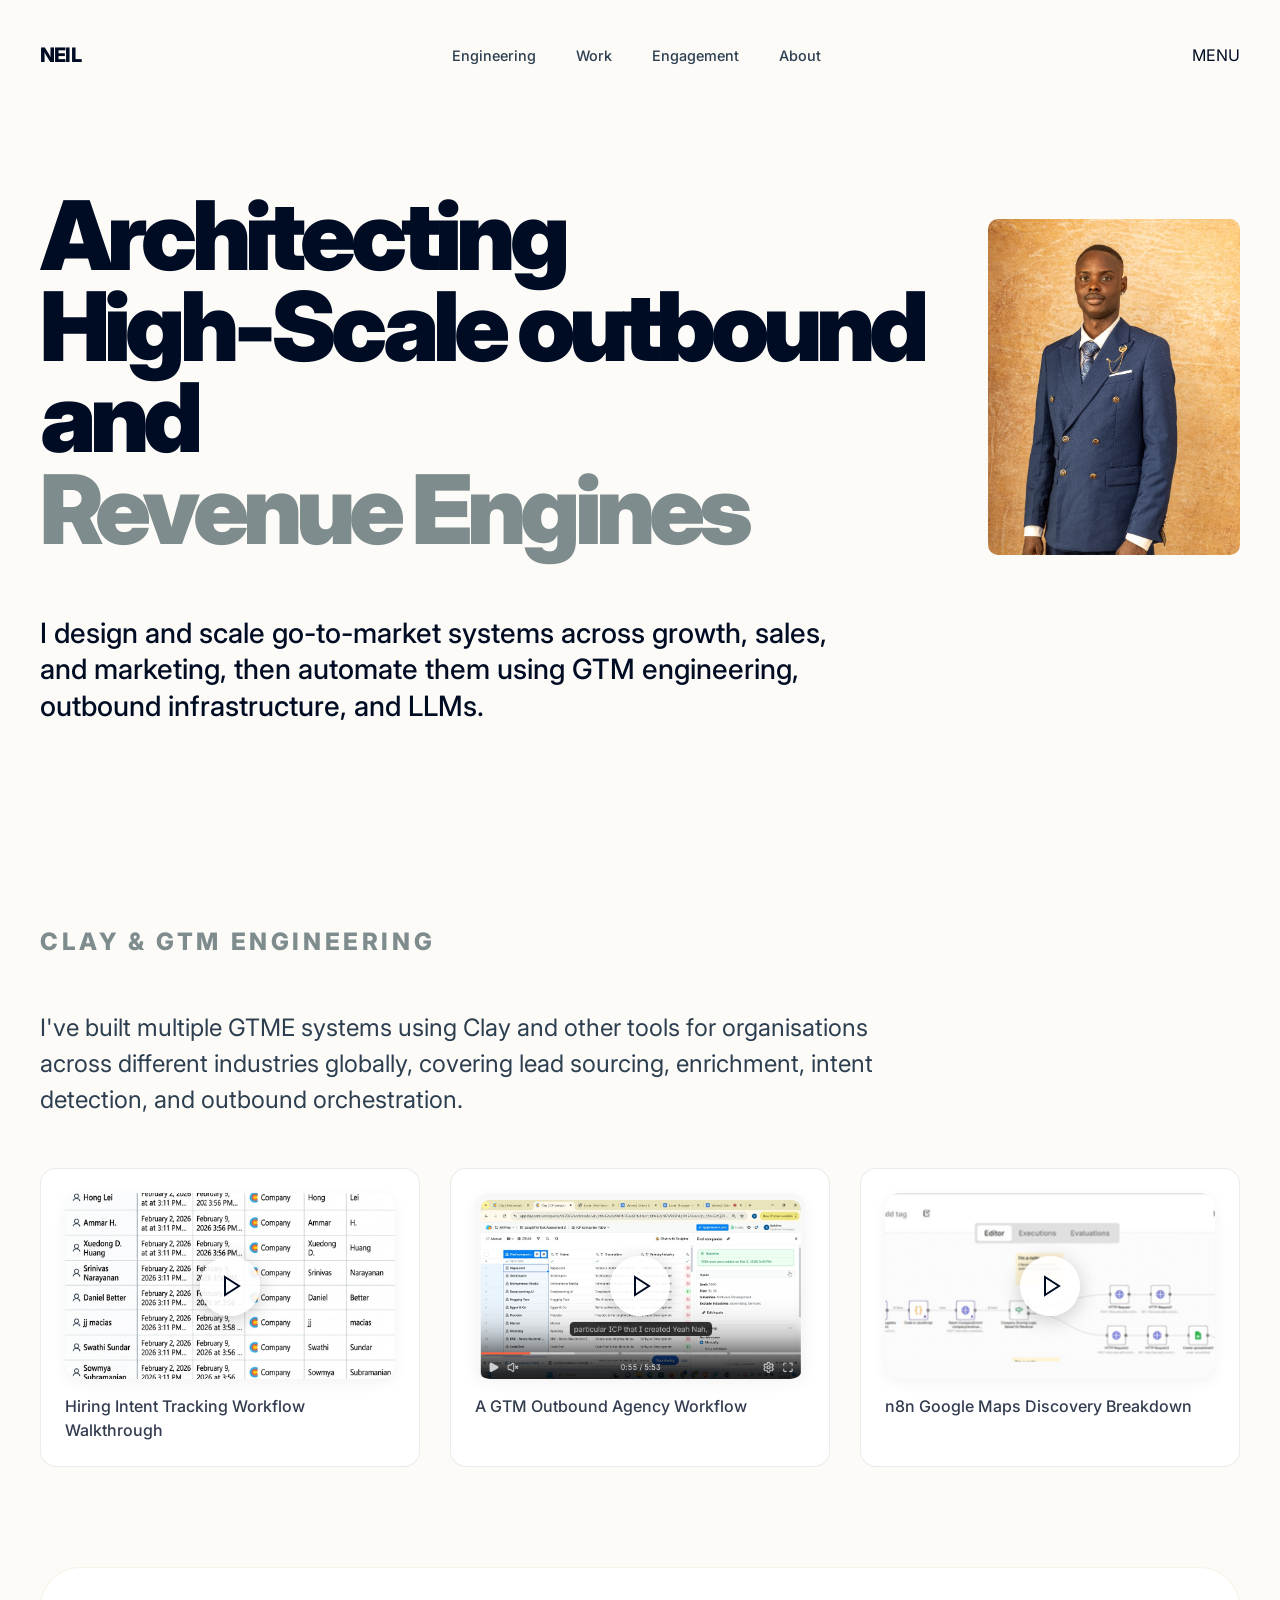
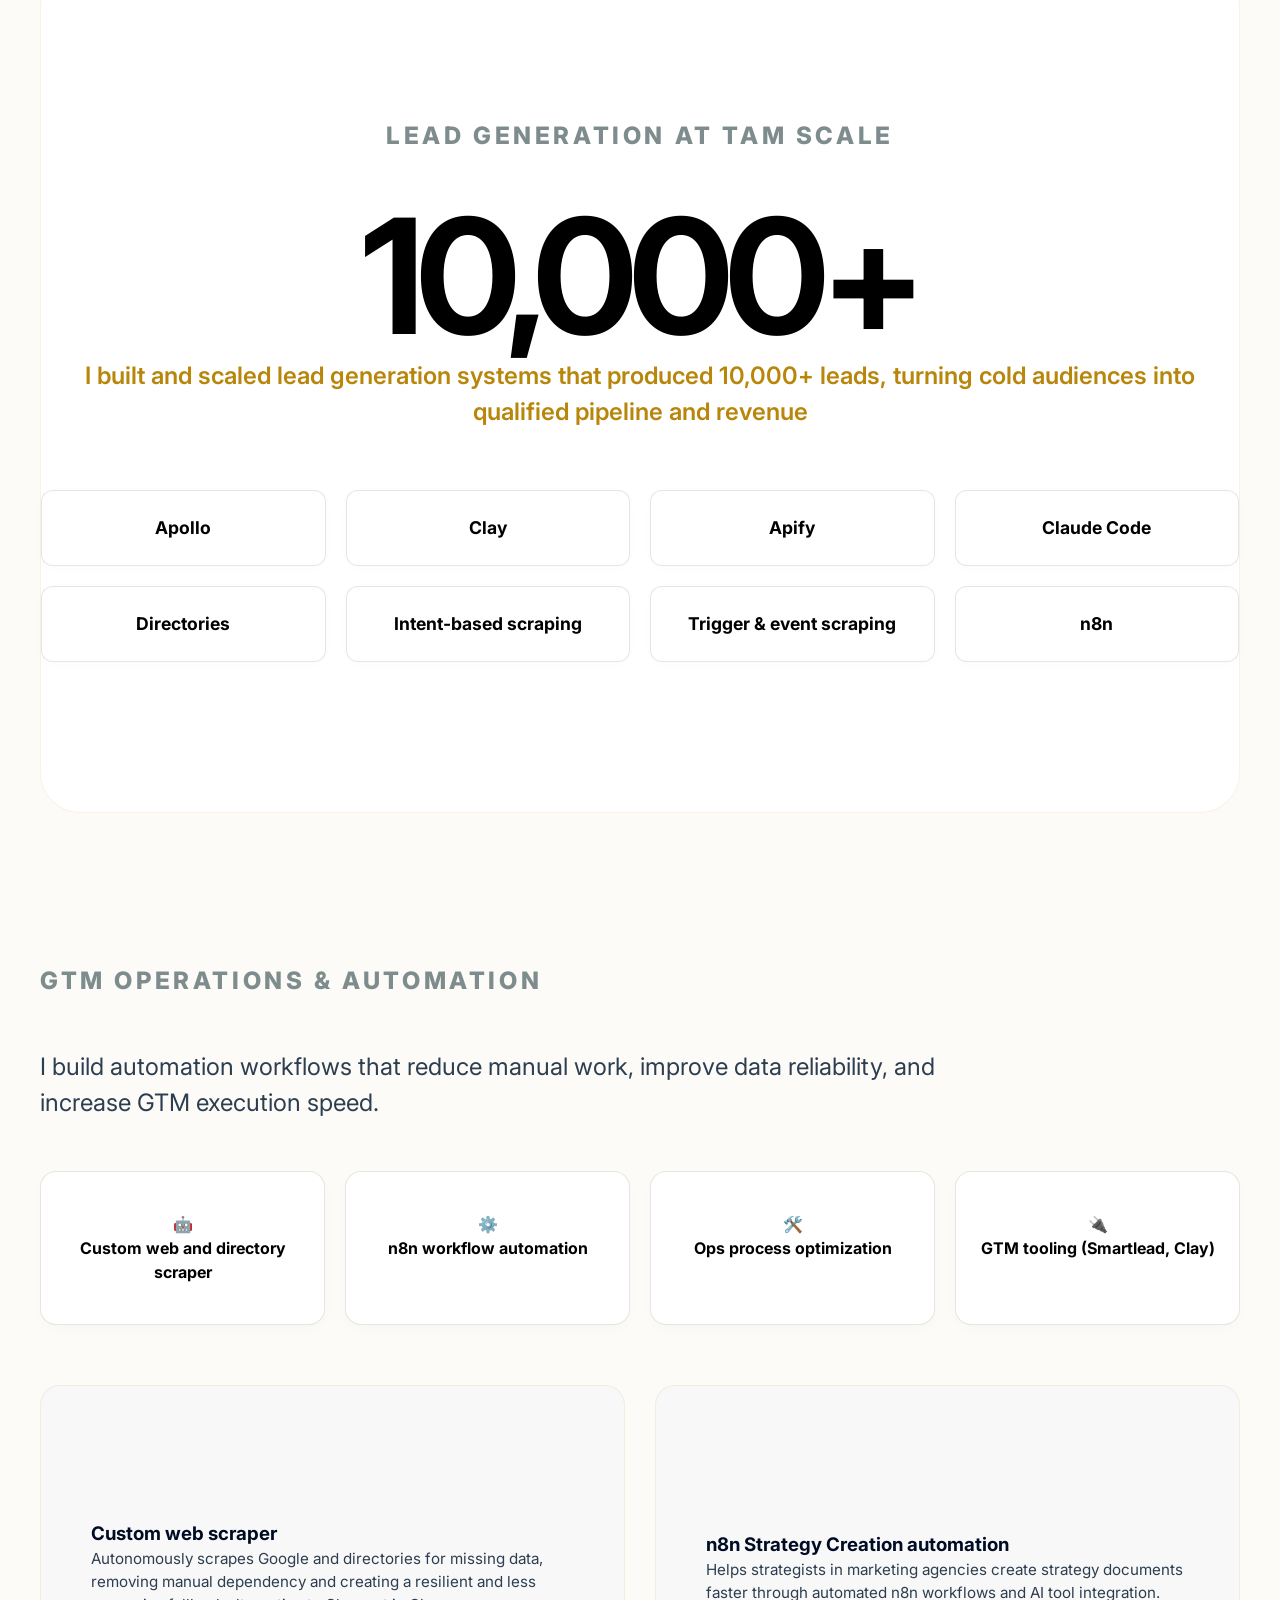
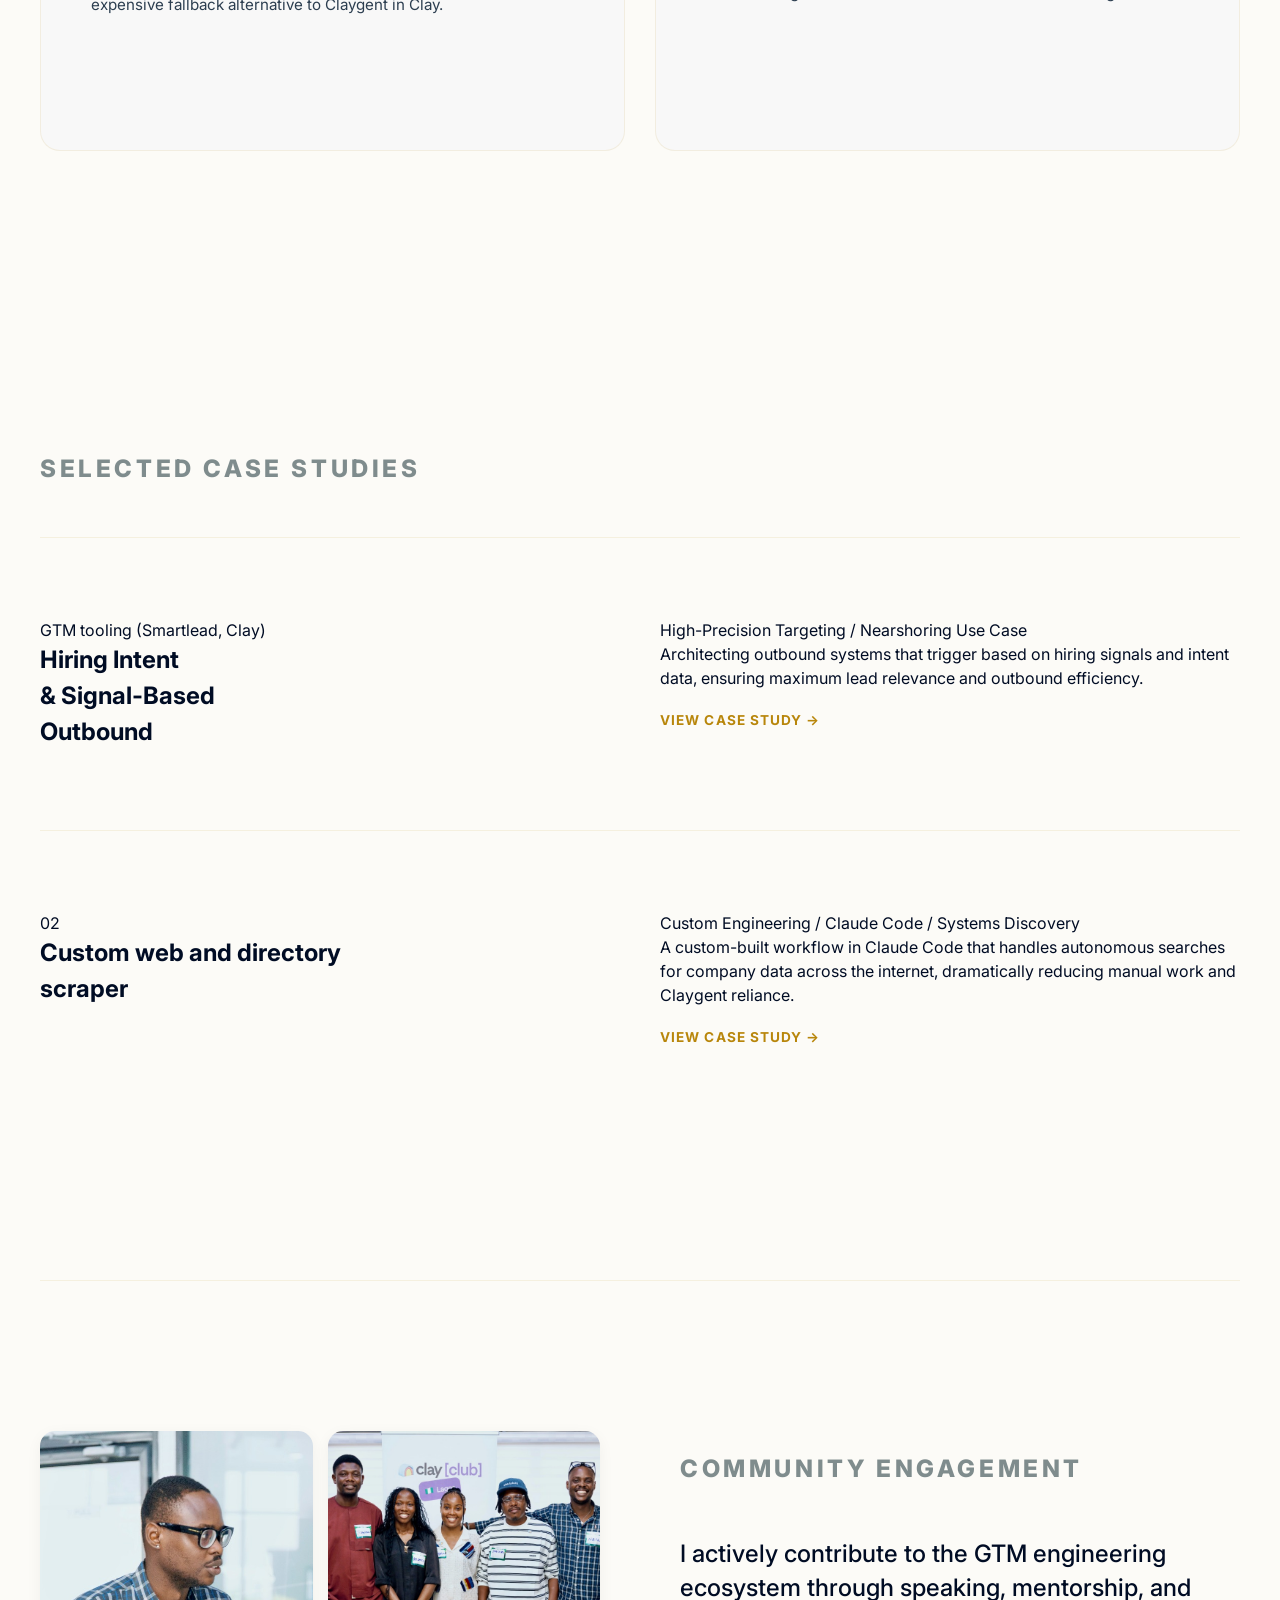
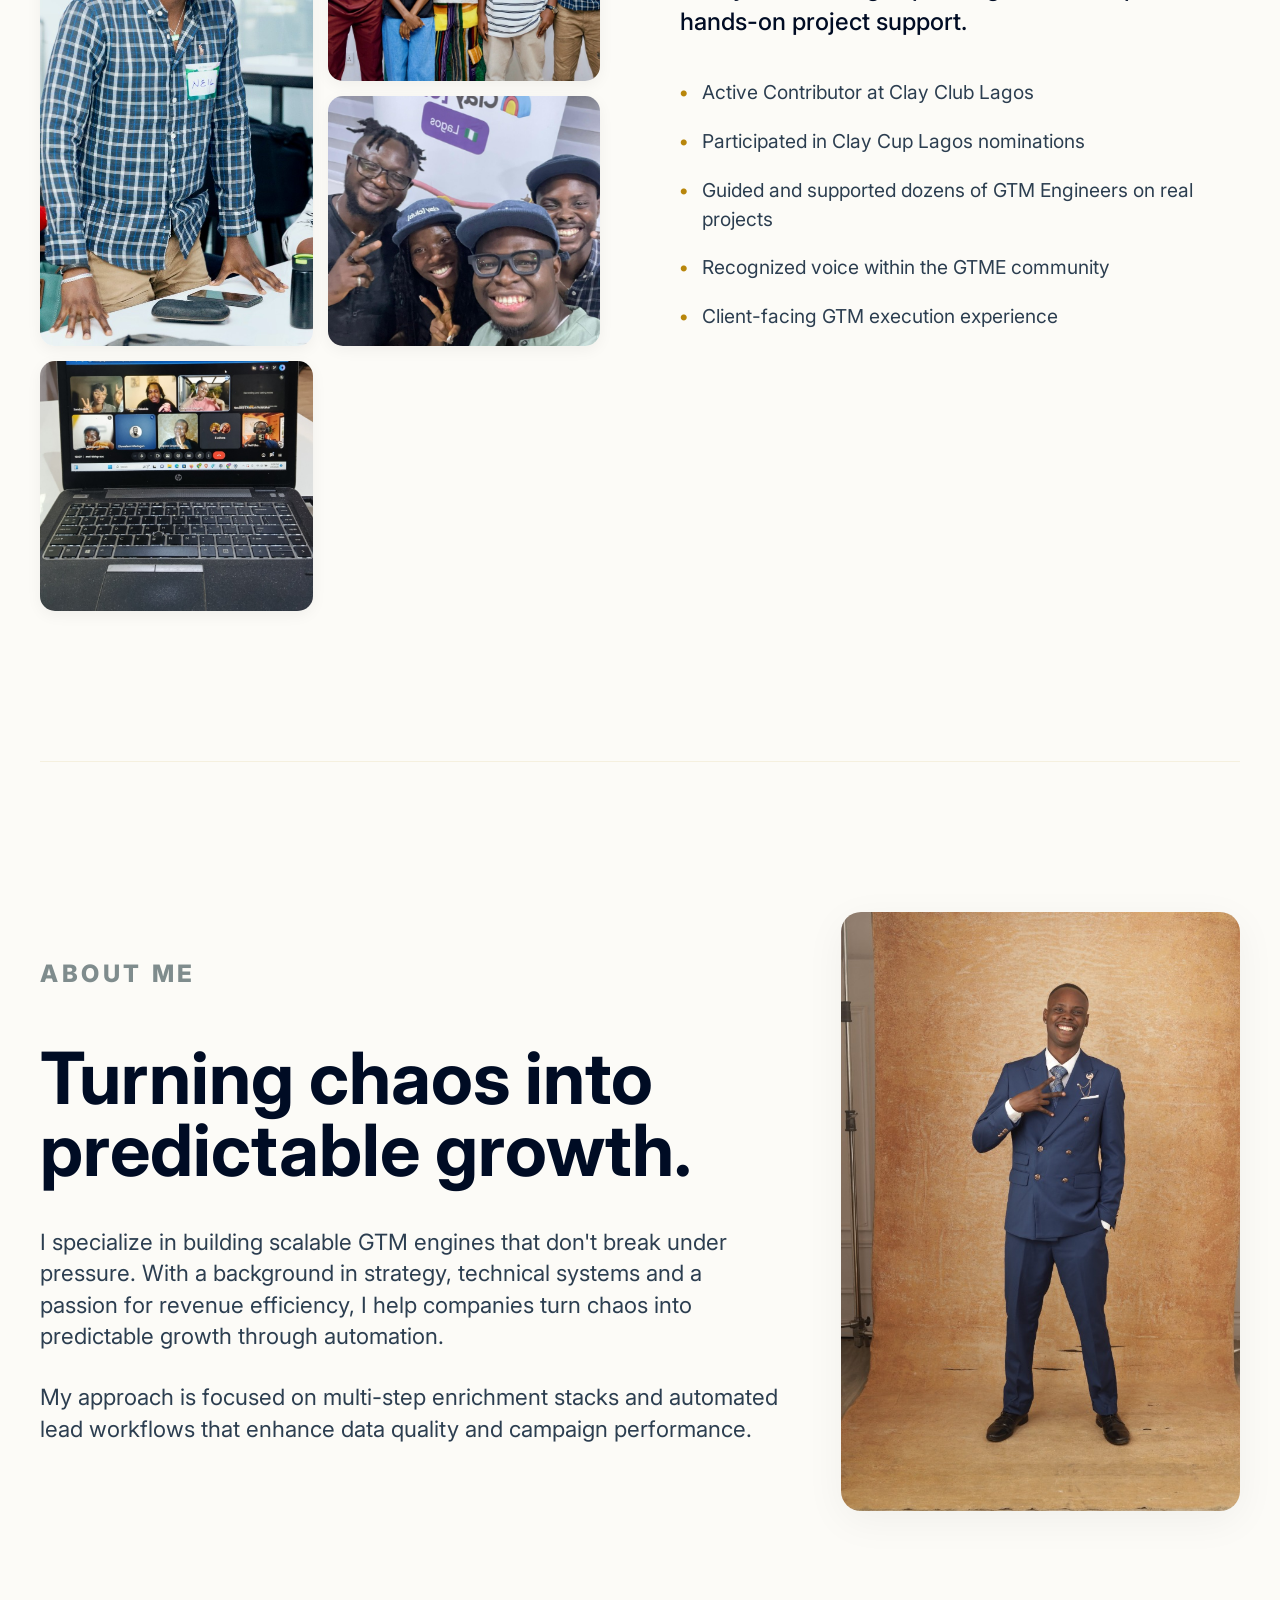
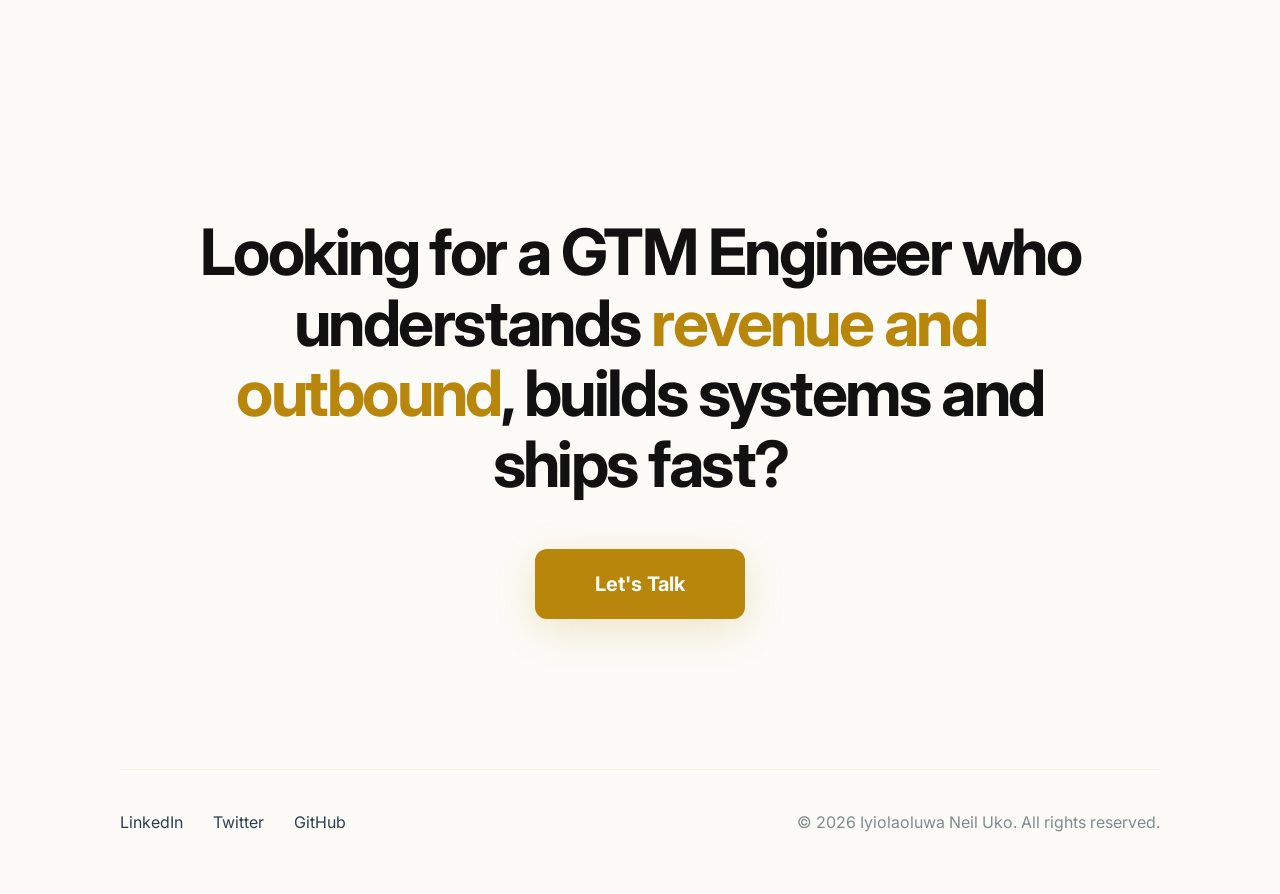
==== commit 4aa1d3f1: "Content: Update 10,000+ stat description with user's exact text" ====
--- a/index.html
+++ b/index.html
@@ -81,7 +81,7 @@
             <div class="section-label">Lead Generation at TAM Scale</div>
             <div class="stats-hero">
                 <h2 class="massive-stat">10,000+</h2>
-                <p>qualified leads generated across multiple clients</p>
+                <p>I built and scaled lead generation systems that produced 10,000+ leads, turning cold audiences into qualified pipeline and revenue</p>
             </div>
             <div class="tool-grid">
                 <span>Apollo</span><span>Clay</span><span>Apify</span><span>Claude Code</span>
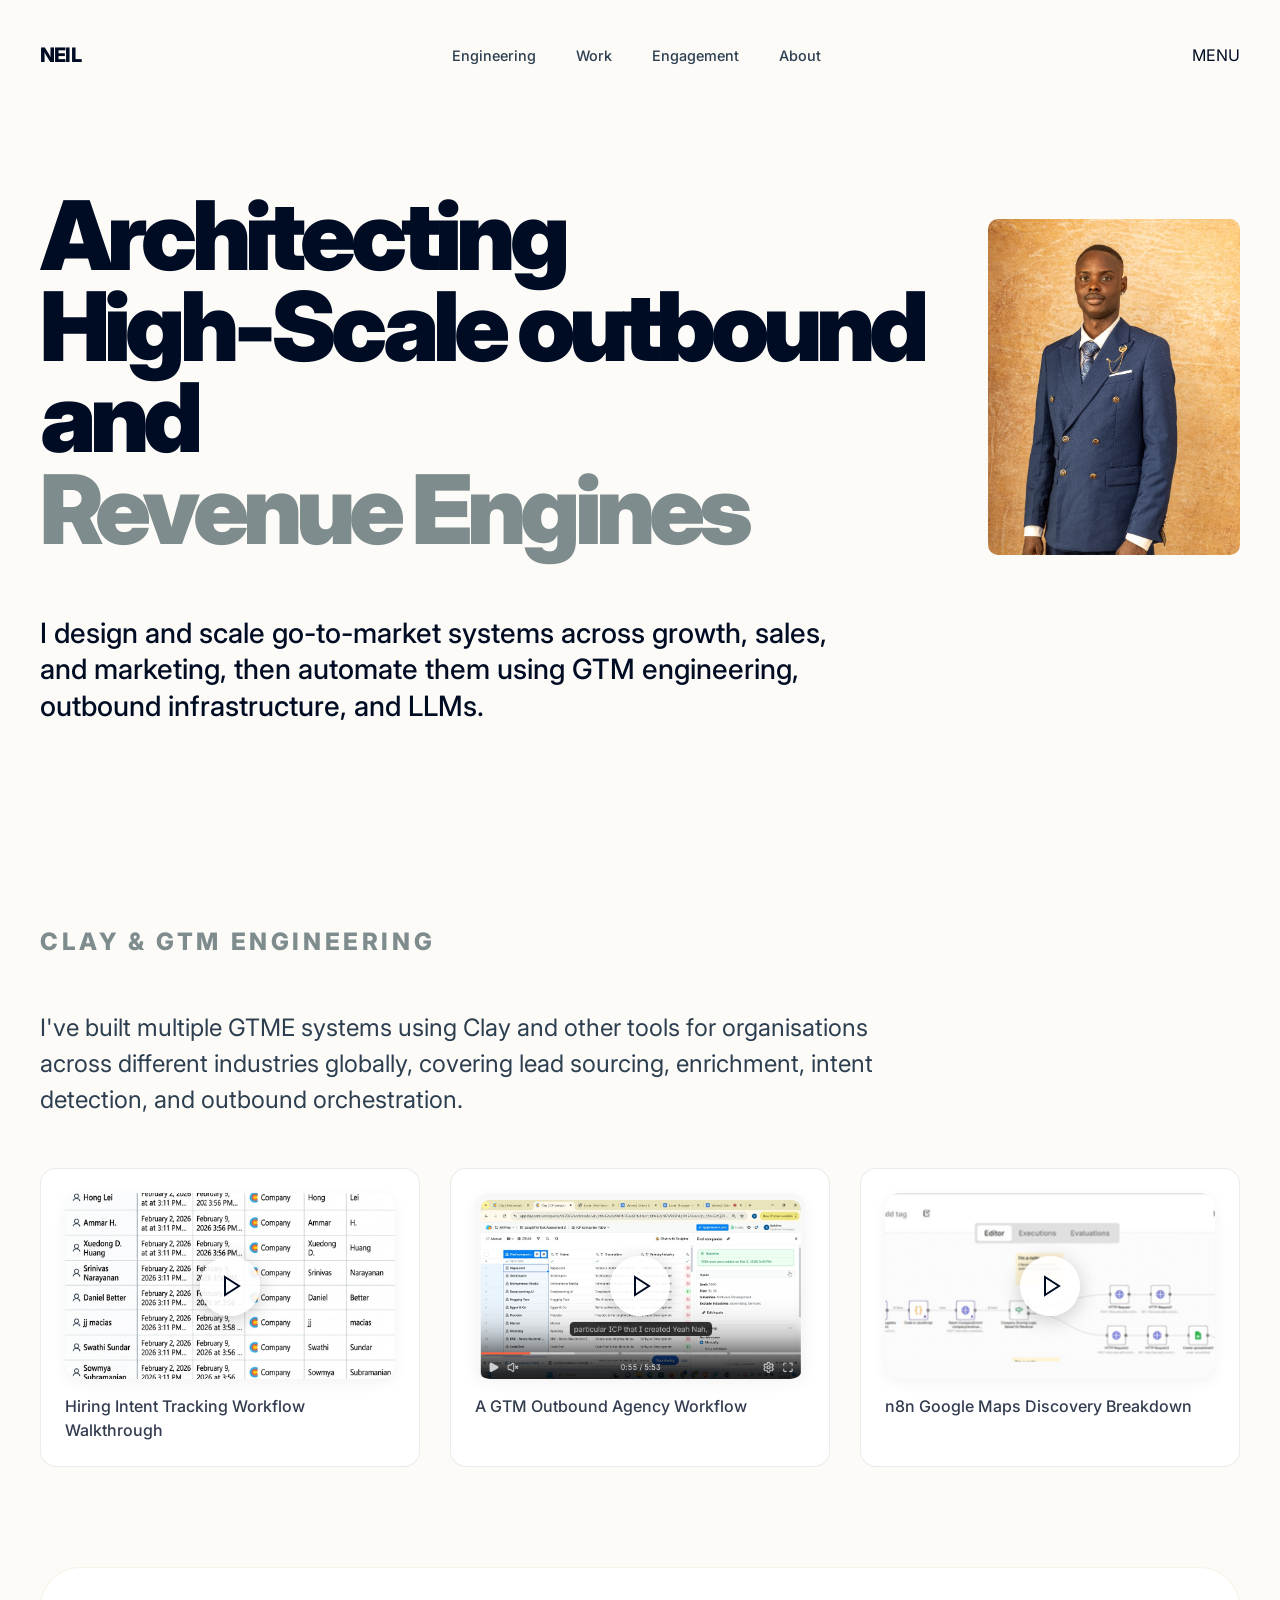
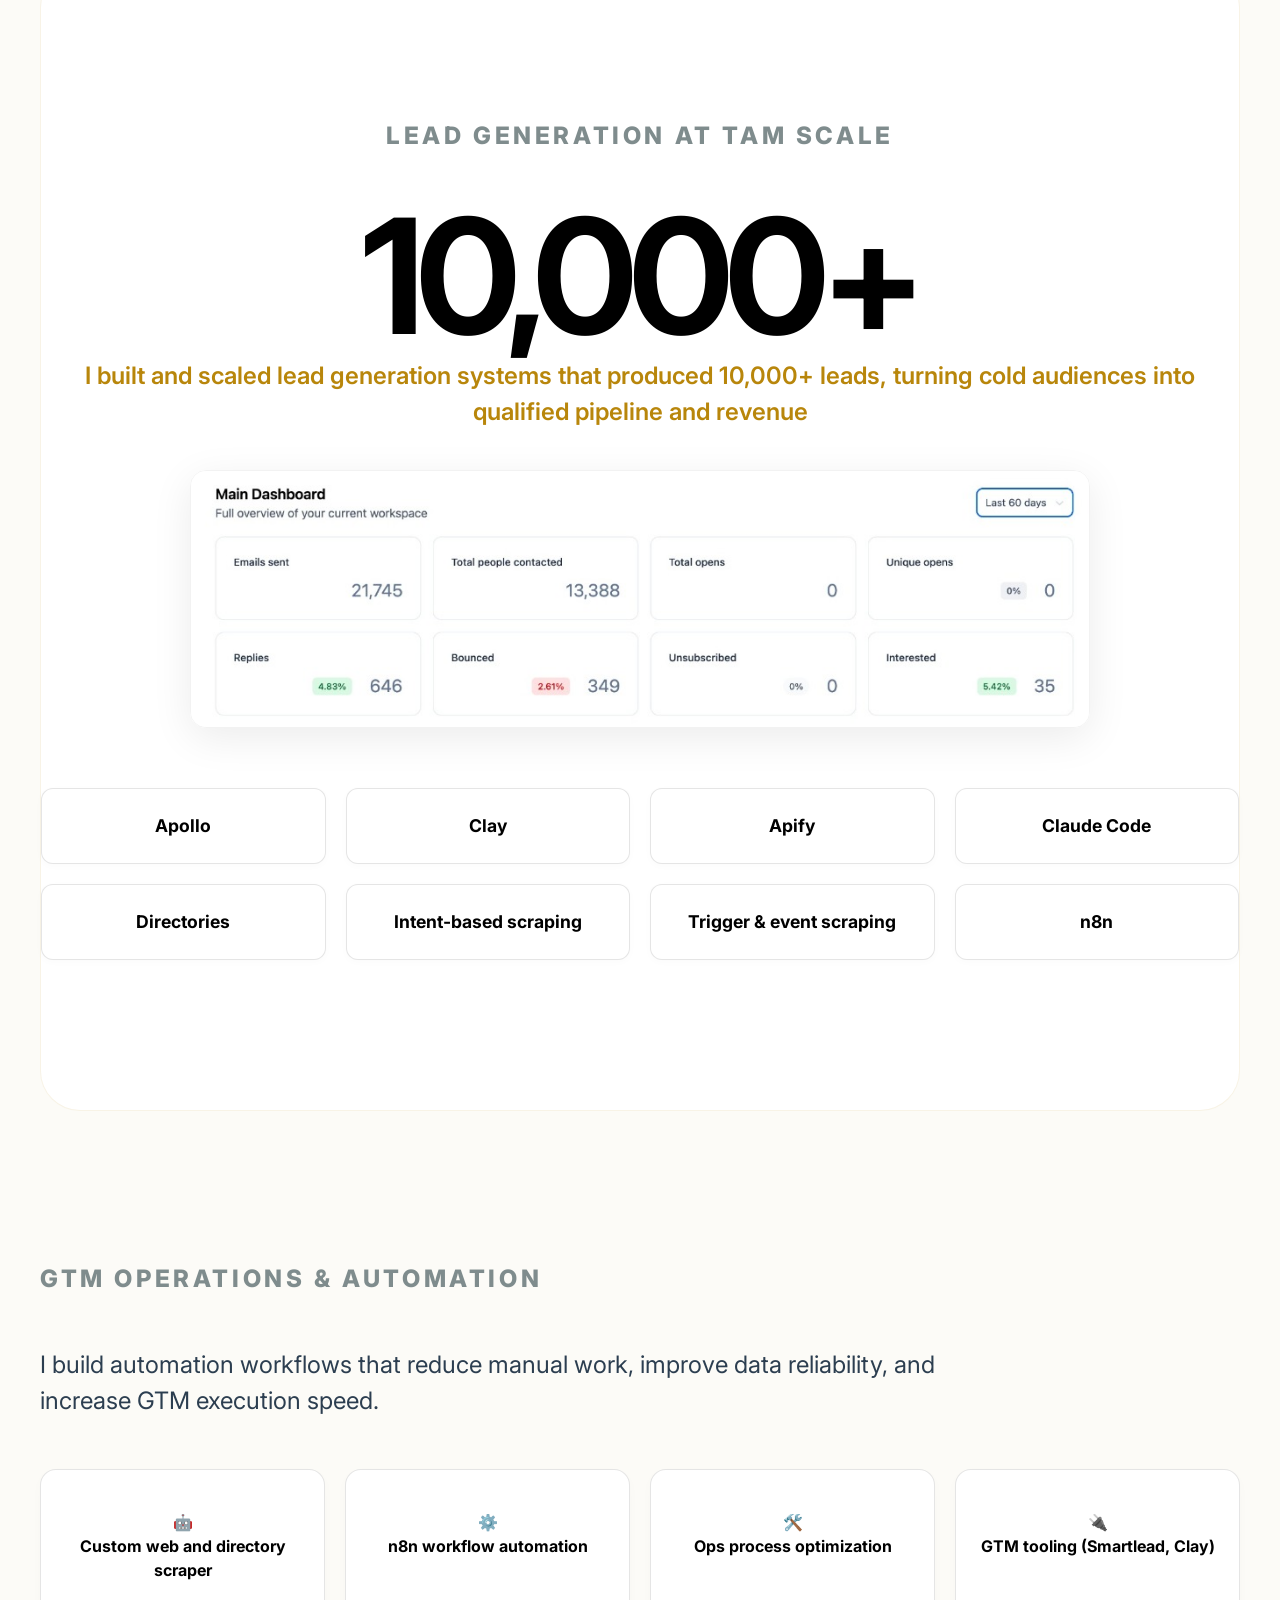
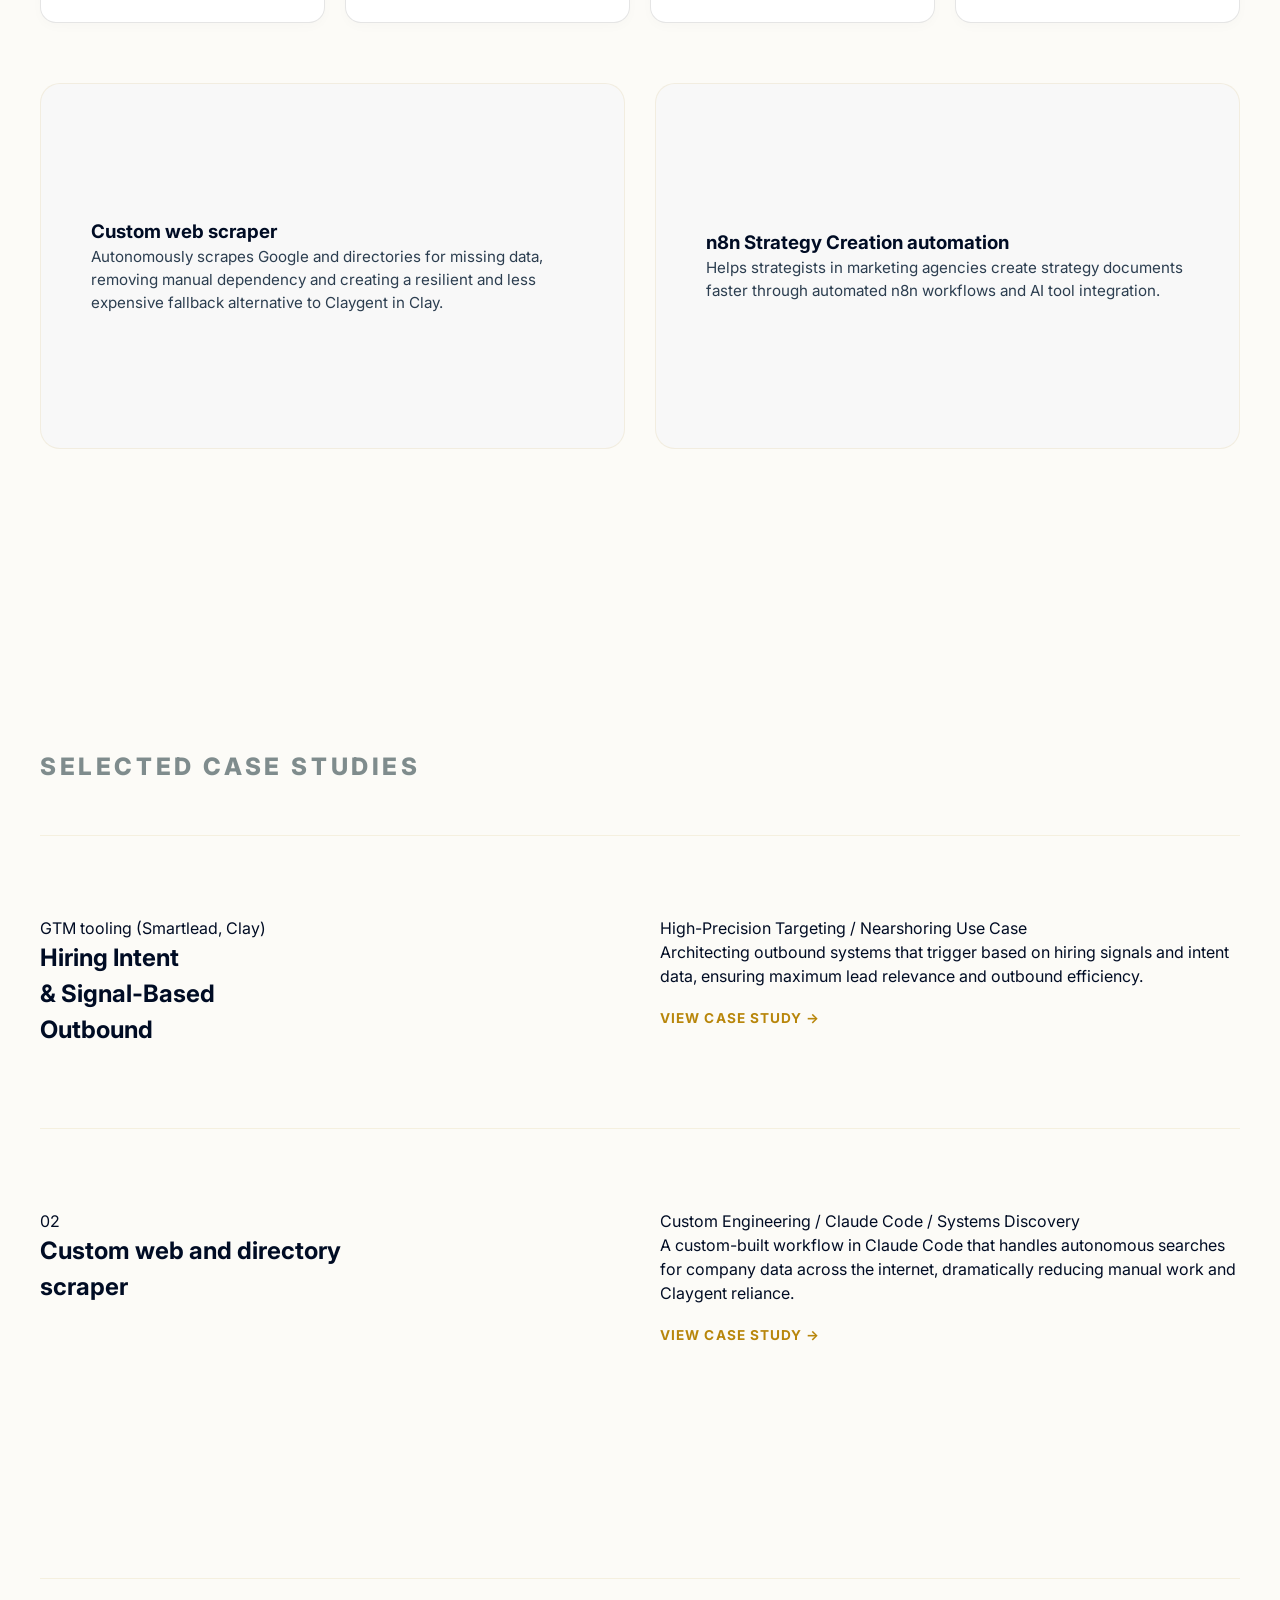
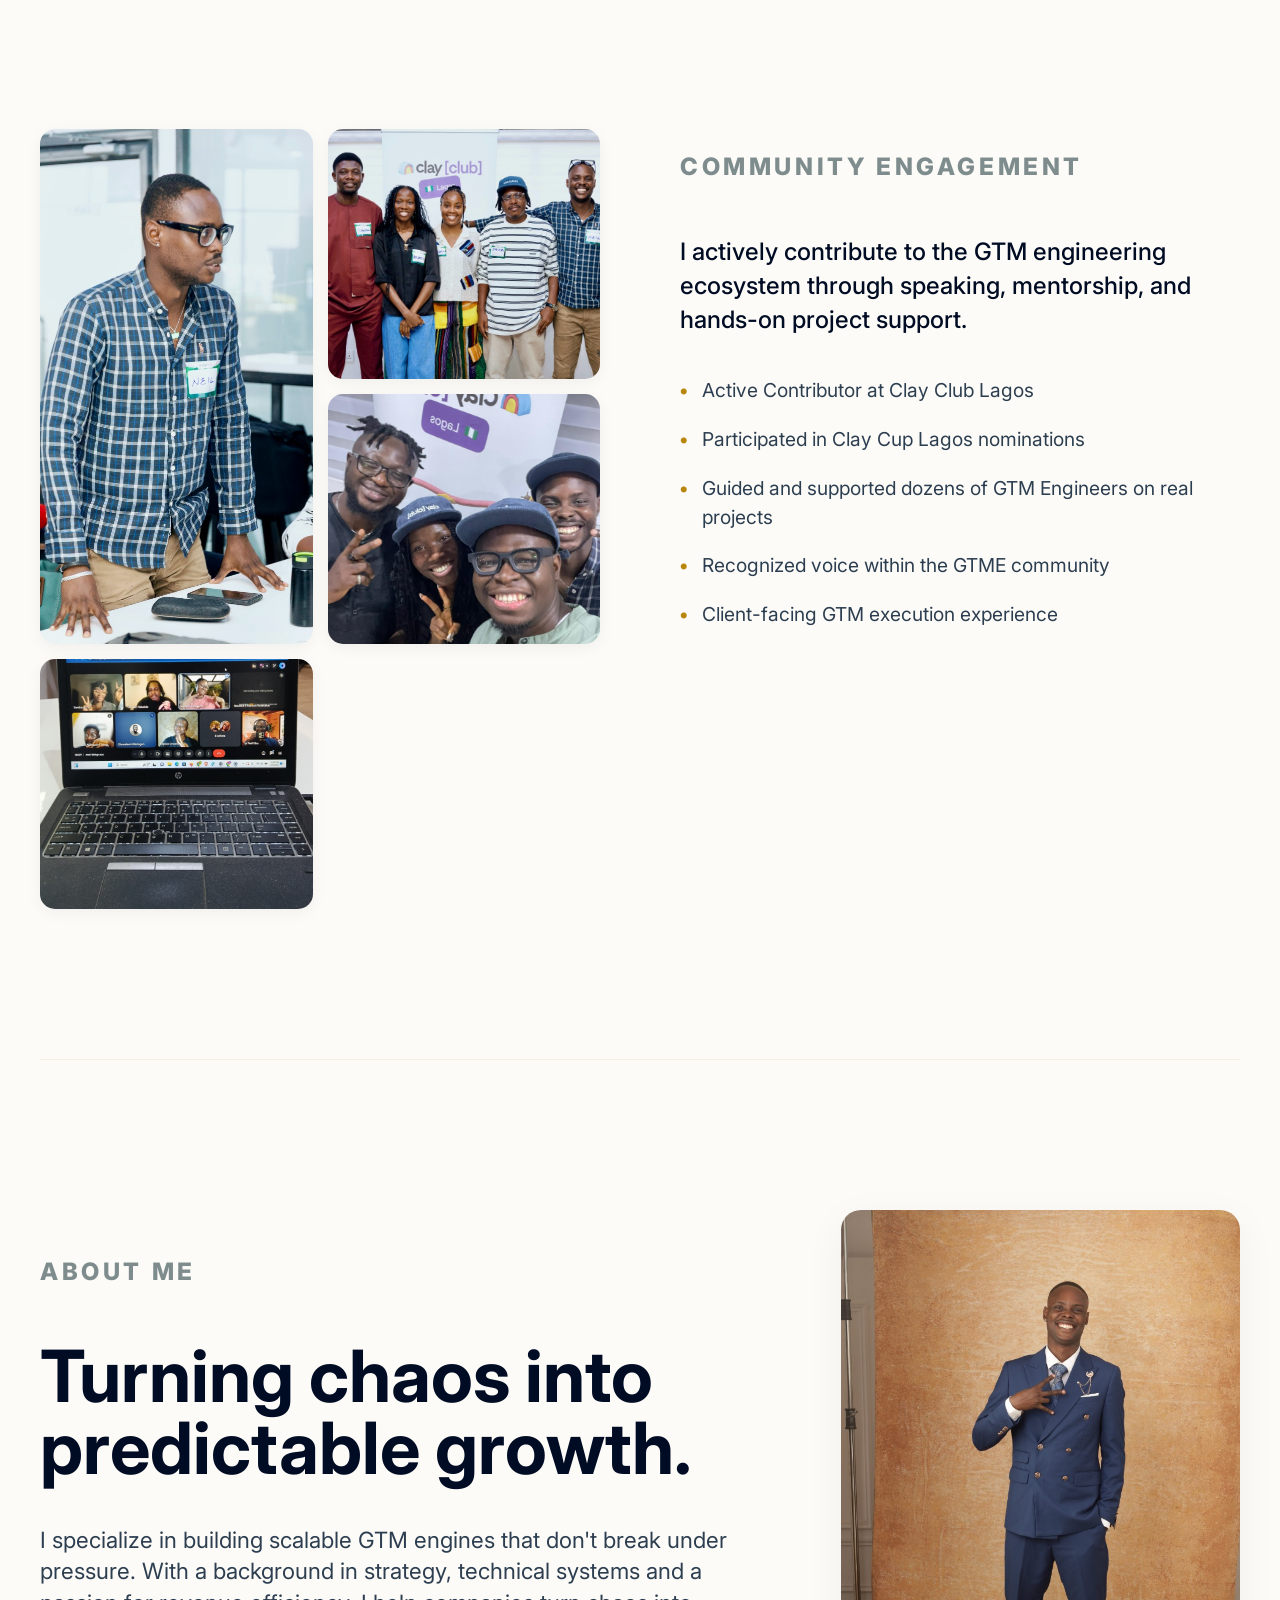
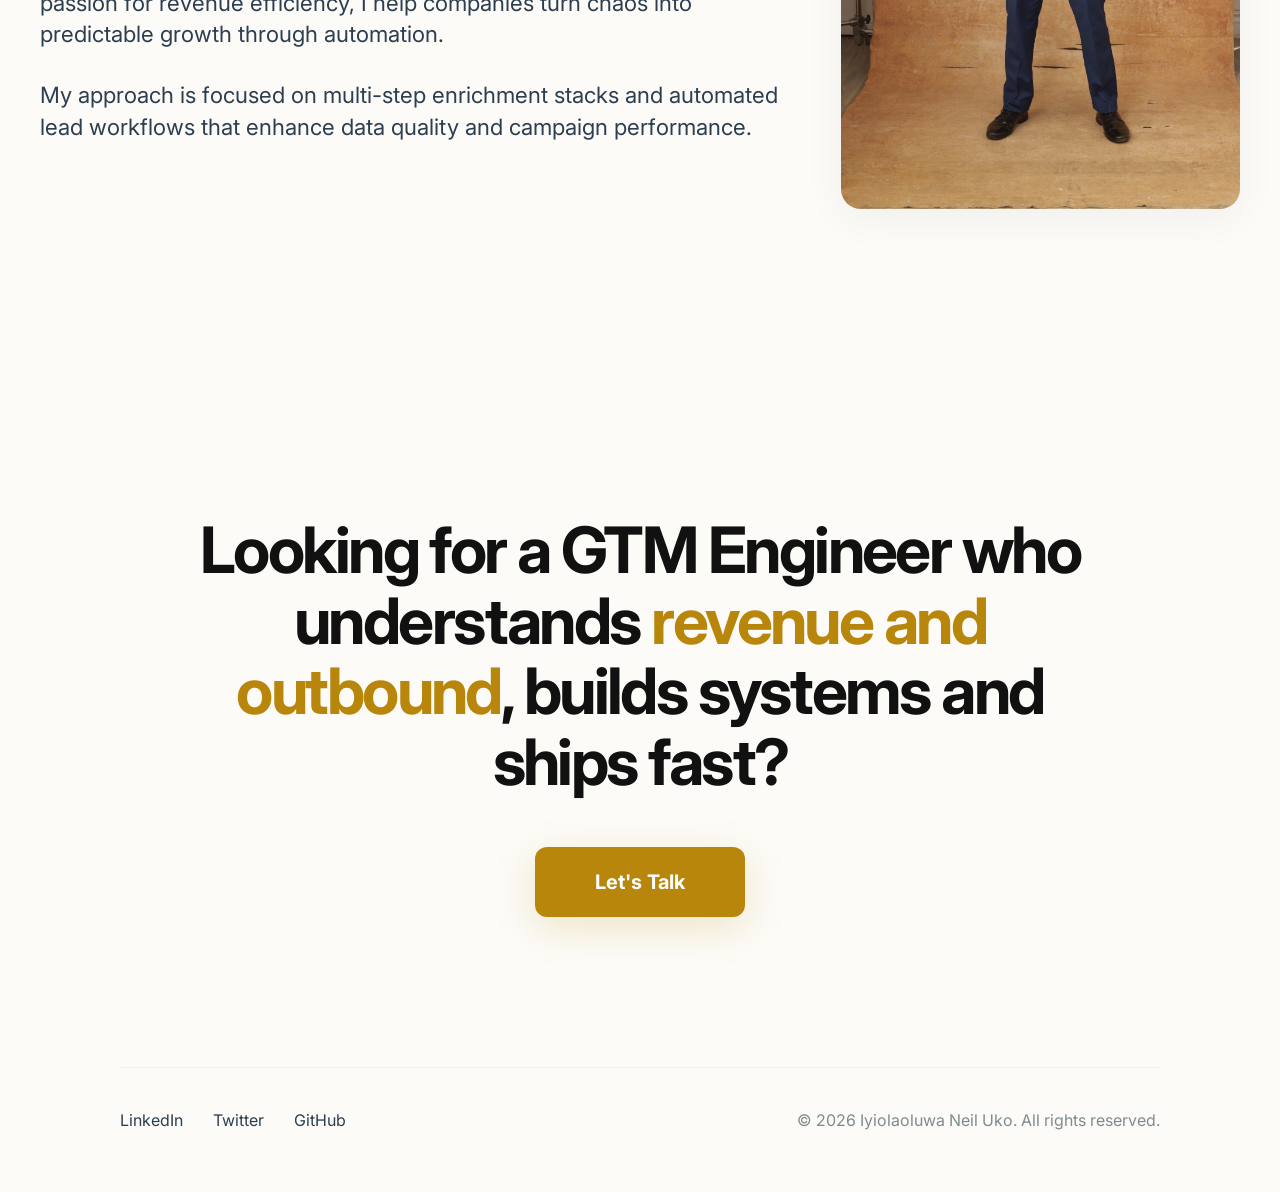
==== commit b18075db: "UI: Add Smartlead campaign dashboard screenshot under the 10,000+ leads stat" ====
--- a/index.html
+++ b/index.html
@@ -83,6 +83,10 @@
                 <h2 class="massive-stat">10,000+</h2>
                 <p>I built and scaled lead generation systems that produced 10,000+ leads, turning cold audiences into qualified pipeline and revenue</p>
             </div>
+            <div class="campaign-proof">
+                <img src="assets/campaign-results.jpg" alt="Smartlead campaign dashboard showing 21,745 emails, 13,388 prospects, and 646 replies" class="campaign-screenshot">
+            </div>
+
             <div class="tool-grid">
                 <span>Apollo</span><span>Clay</span><span>Apify</span><span>Claude Code</span>
                 <span>Directories</span><span>Intent-based scraping</span><span>Trigger & event scraping</span><span>n8n</span>
--- a/style.css
+++ b/style.css
@@ -343,9 +343,25 @@
 .stats-hero p {
     font-size: 1.5rem;
     color: var(--accent-gold);
-    margin-bottom: 60px;
+    margin-bottom: 40px; /* Reduced from 60px to accommodate the image */
     font-weight: 600;
 }
+
+.campaign-proof {
+    max-width: 900px;
+    margin: 0 auto 60px;
+    border-radius: 16px;
+    overflow: hidden;
+    box-shadow: 0 10px 40px rgba(0, 0, 0, 0.08);
+    border: 1px solid rgba(0, 0, 0, 0.05);
+}
+
+.campaign-screenshot {
+    width: 100%;
+    height: auto;
+    display: block;
+}
+
 
 .tool-grid {
     display: grid;
